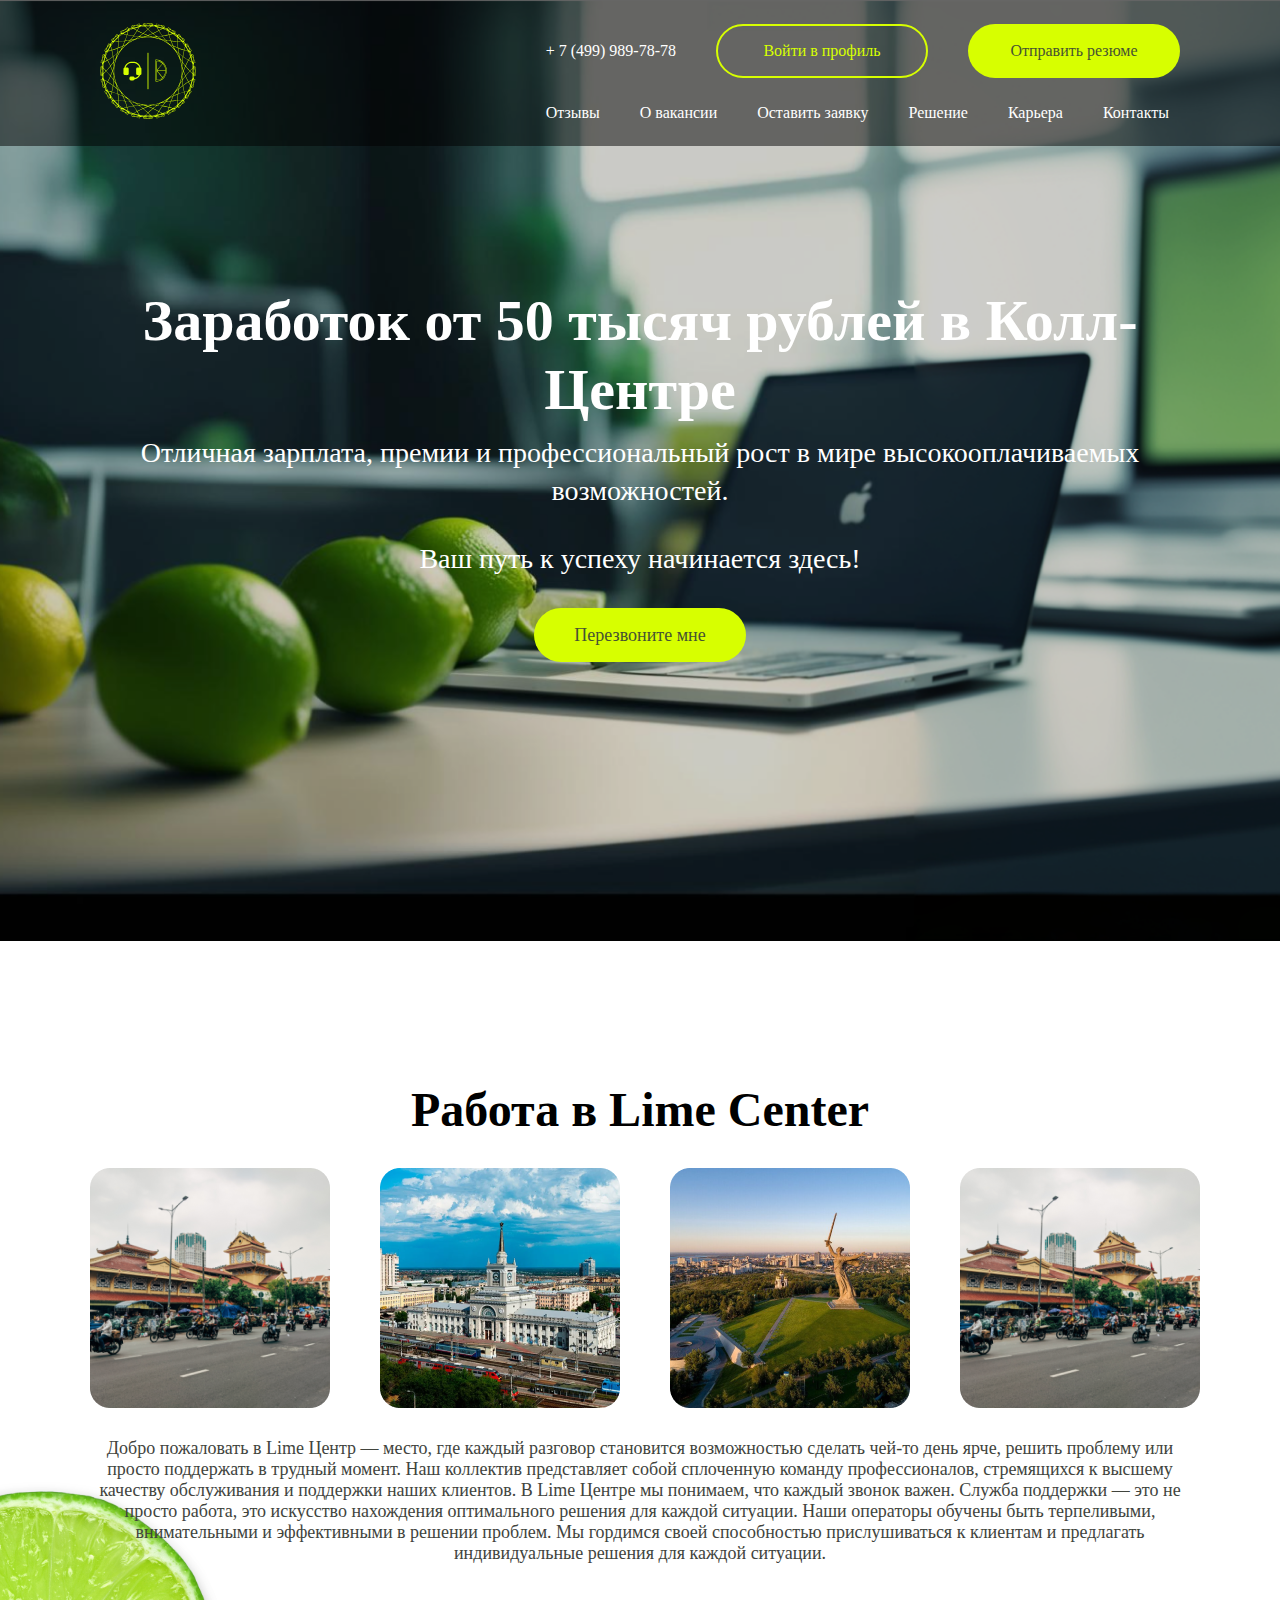
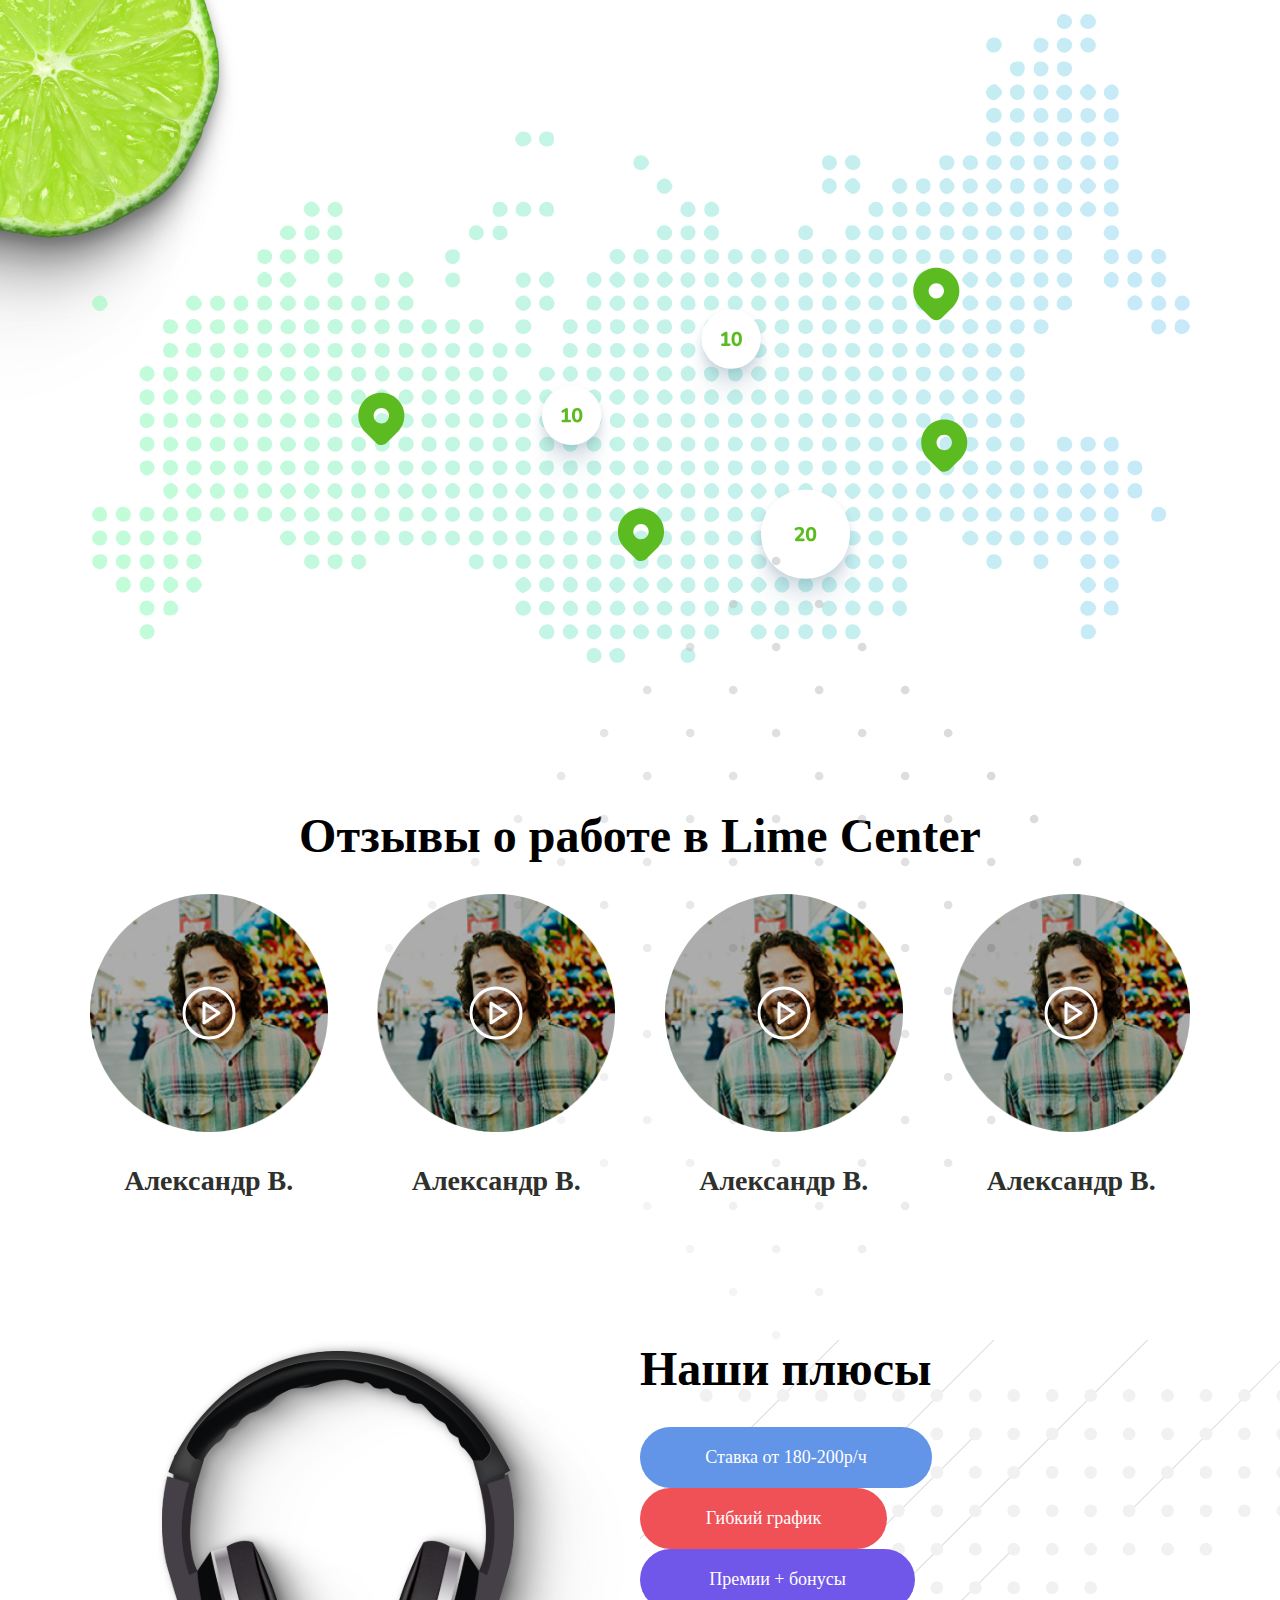
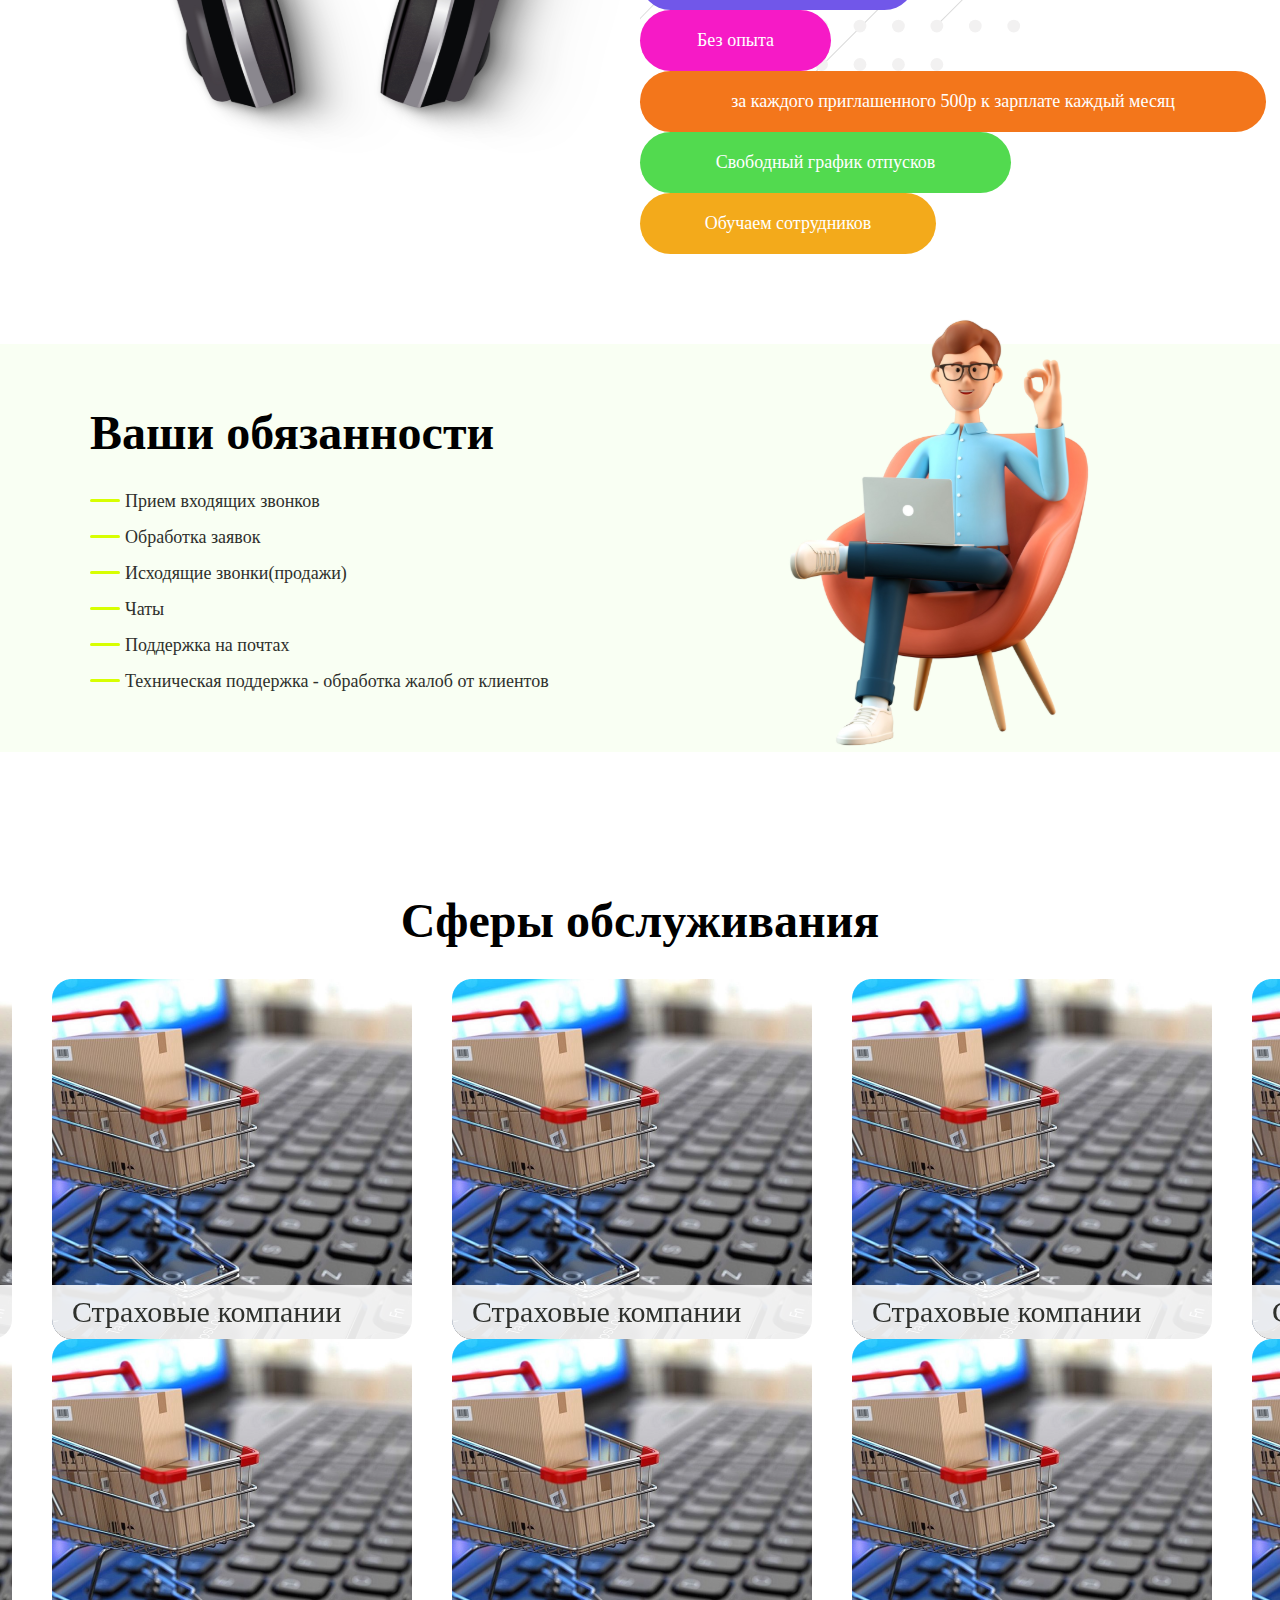
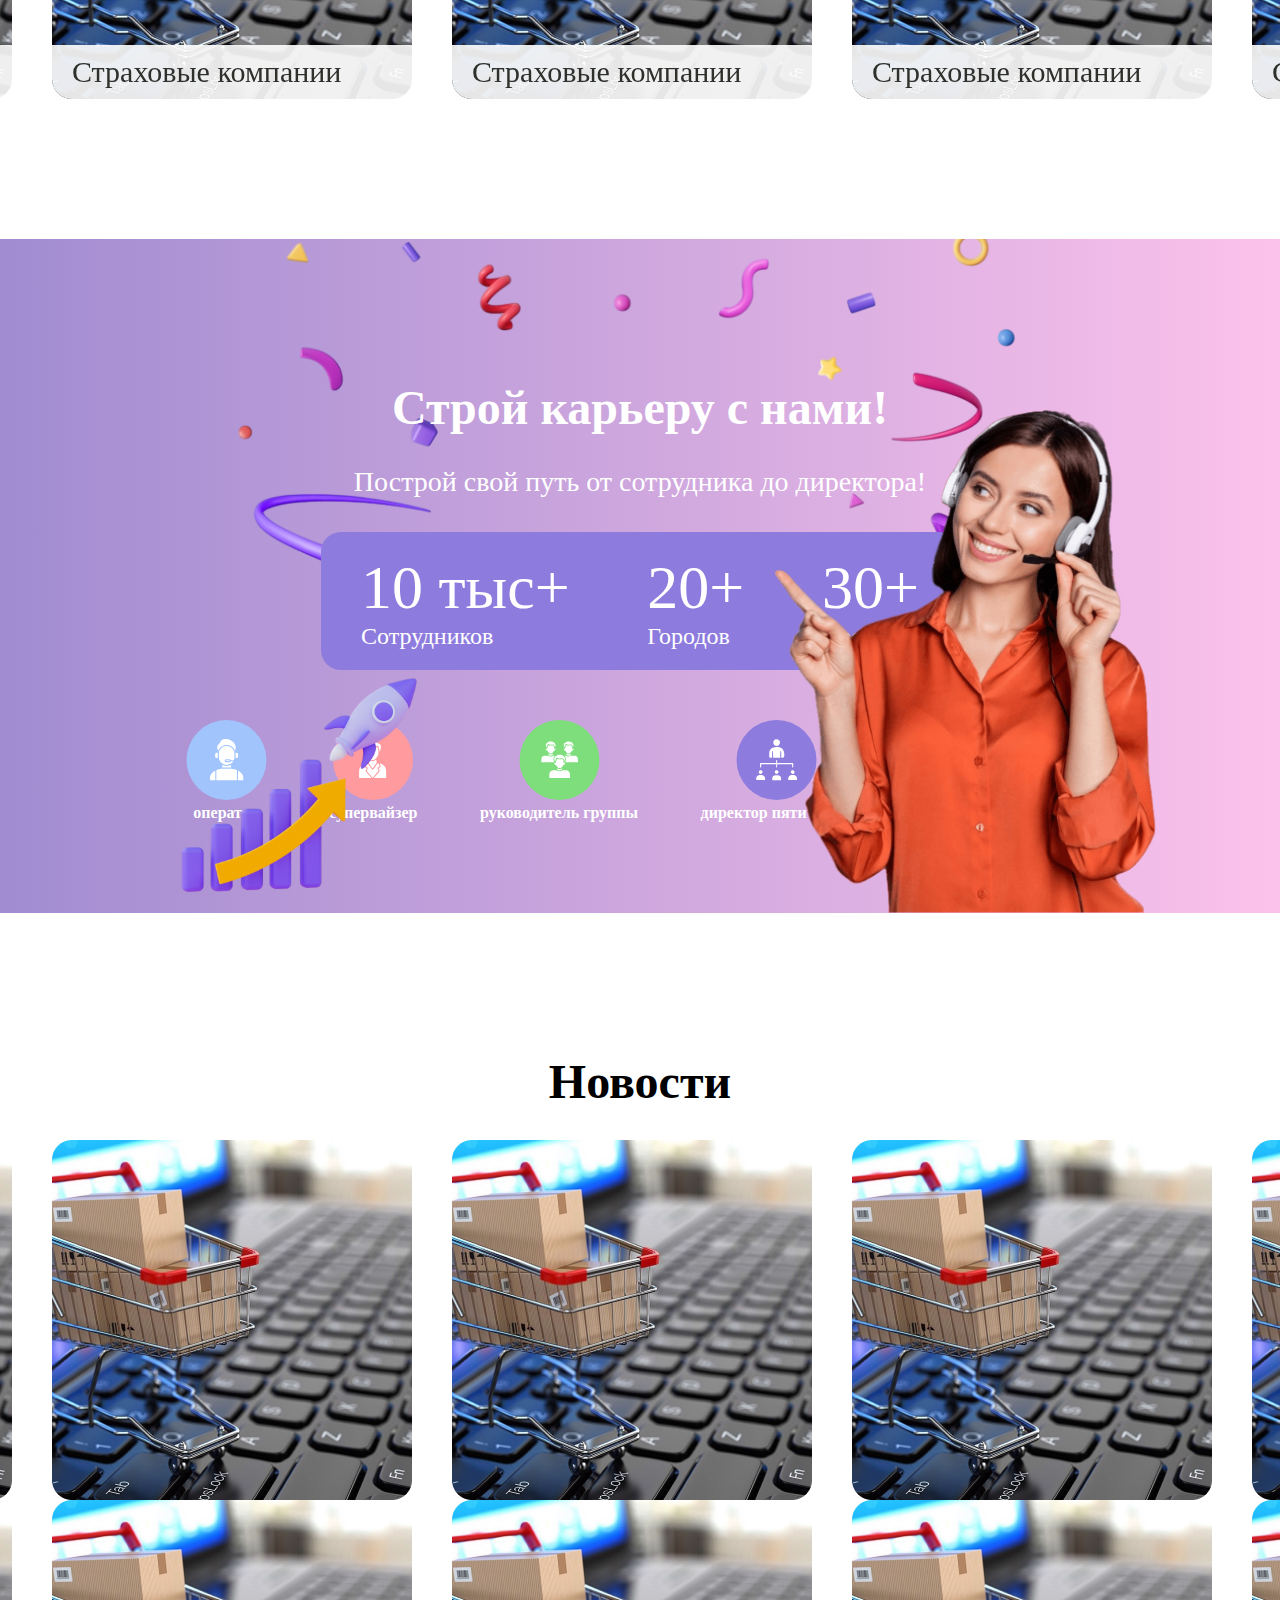
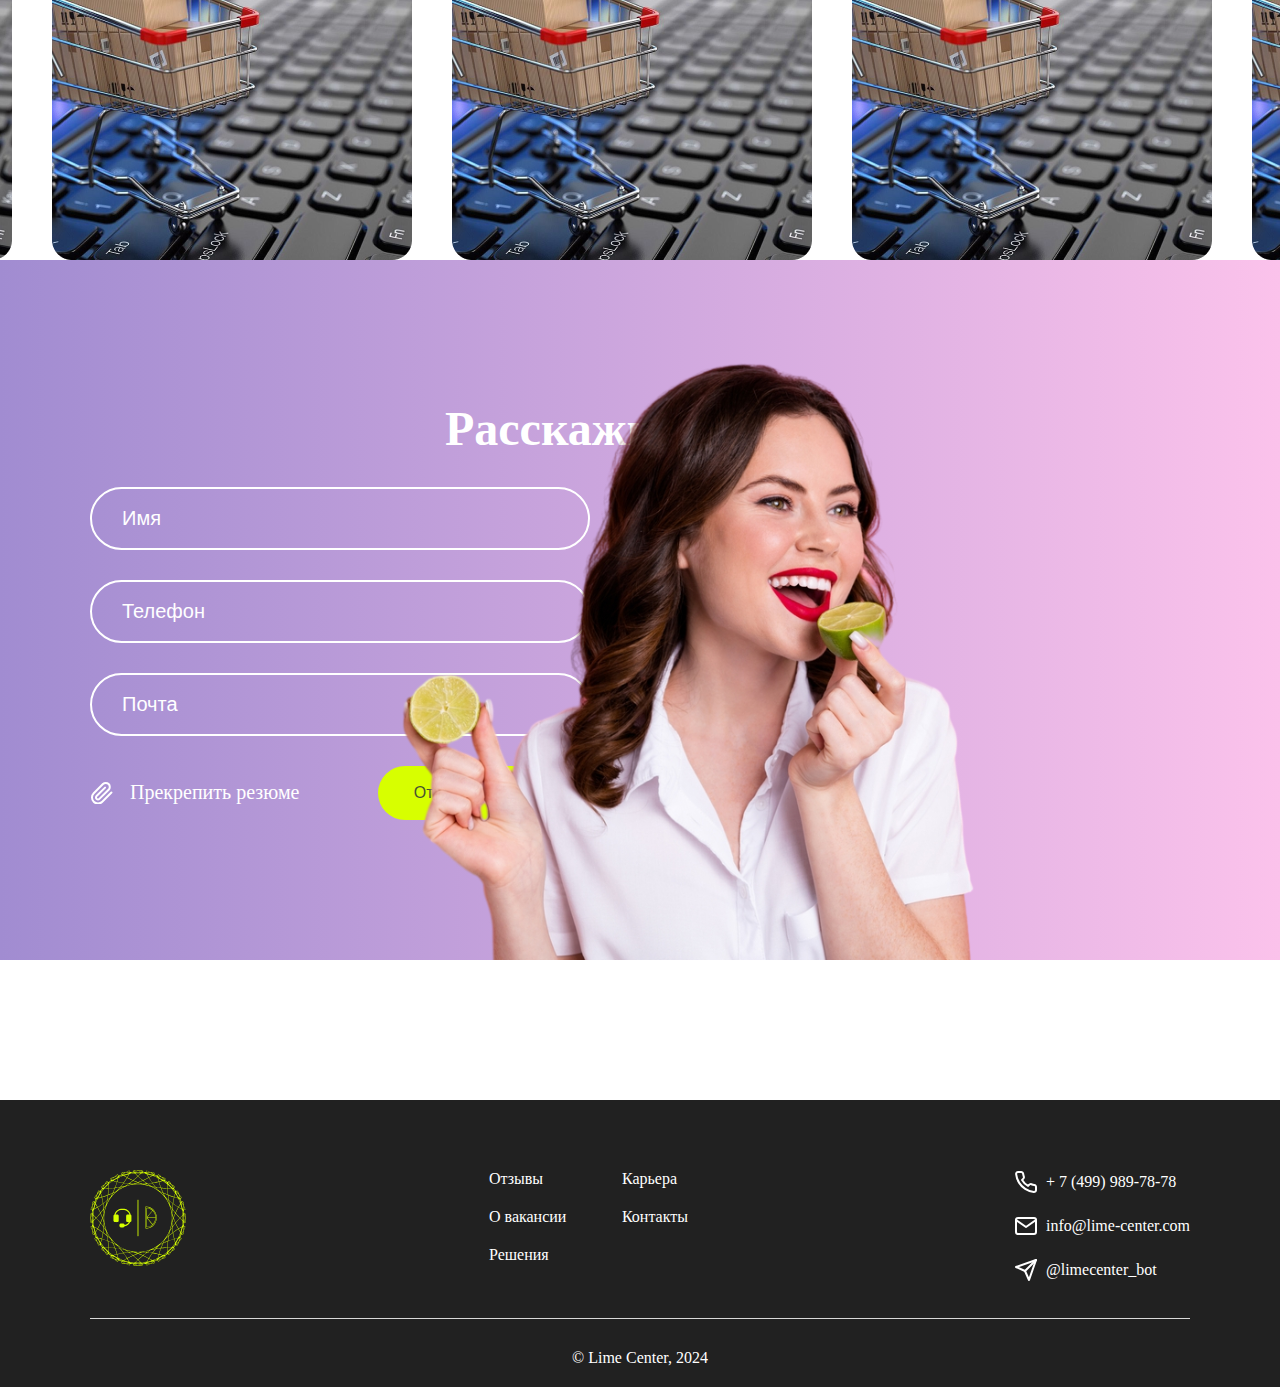
==== index.html @ 747d2b01 "add pages" ====
<!DOCTYPE html>
<html lang="en">
<head>
    <meta charset="UTF-8">
    <title>Title</title>
    <link rel="stylesheet" href="css/slick.css">
    <link rel="stylesheet" href="css/slick-theme.css">
    <link rel="stylesheet" href="css/main.css">
</head>
<body>
    <header>
        <nav class="header__menu df j-sp-btw a-center">
            <div class="header-left df a-center">
                <div class="logo">
                    <a href="#">
                        <img src="images/logo.svg">
                    </a>

                </div>

            </div>
            <div class="header-right df f-column">
                <div class="contact__block df a-center">
                    <p>+ 7 (499) 989-78-78</p>
                    <a  href="" class="btn btn-light">Войти в профиль </a>
                    <a  href="" class="btn"> Отправить резюме</a>
                </div>
                <ul class="menu df">
                    <li class="menu__item"><a class="menu__link menu__link--active" href="#">Отзывы</a></li>
                    <li class="menu__item"><a class="menu__link" href="#">О вакансии</a></li>
                    <li class="menu__item"><a class="menu__link" href="#">Оставить заявку</a></li>
                    <li class="menu__item"><a class="menu__link" href="#">Решение</a></li>
                    <li class="menu__item"><a class="menu__link" href="#">Карьера</a></li>
                    <li class="menu__item"><a class="menu__link" href="#">Контакты</a></li>
                </ul>

            </div>
        </nav>
        <div class="banner df">
            <h1>Заработок от 50 тысяч рублей в Колл-Центре</h1>
            <p>Отличная зарплата, премии и профессиональный рост в мире высокооплачиваемых возможностей.</p>
            <p> Ваш путь к успеху начинается здесь!</p>
            <a  href="" class="btn">Перезвоните мне</a>
        </div>
    </header>
    <section class="about">
        <h1  class="section-title">Работа в Lime Center</h1>
        <div class="about__img df a-center">
            <img src="images/about1.png" alt="">
            <img src="images/about2.png" alt="">
            <img src="images/about3.png" alt="">
            <img src="images/about1.png" alt="">
        </div>
        <div class="about__info">
            Добро пожаловать в Lime Центр — место, где каждый разговор становится возможностью сделать чей-то день ярче, решить проблему или просто поддержать в трудный момент. Наш коллектив представляет собой сплоченную команду профессионалов, стремящихся к высшему качеству обслуживания и поддержки наших клиентов.
            В Lime Центре мы понимаем, что каждый звонок важен. Служба поддержки — это не просто работа, это искусство нахождения оптимального решения для каждой ситуации. Наши операторы обучены быть терпеливыми, внимательными и эффективными в решении проблем. Мы гордимся своей способностью прислушиваться к клиентам и предлагать индивидуальные решения для каждой ситуации.
        </div>
        <div class="about__map">
            <img src="images/map.svg">
        </div>
    </section>
    <section class="review">
        <h1 class="section-title">Отзывы о работе в Lime Center</h1>
        <div class="review__list df">
            <div class="review__item df j-sp-btw f-column a-center">

                    <img src="images/user.png" alt="">
                <a href=""></a>

                <h4>Александр В.</h4>
            </div>
            <div class="review__item df j-sp-btw f-column a-center">

                    <img src="images/user.png" alt="">
                <a href="">  </a>
                <h4>Александр В.</h4>
            </div>
            <div class="review__item df j-sp-btw f-column a-center">

                    <img src="images/user.png" alt="">
                <a href="">  </a>
                <h4>Александр В.</h4>
            </div>
            <div class="review__item df j-sp-btw f-column a-center">

                    <img src="images/user.png" alt="">
                <a href=""> </a>
                <h4>Александр В.</h4>
            </div>
        </div>
    </section>
    <section class="features df">
        <div class="features__left"></div>
        <div class="features__right">
            <h1 class="section-title">Наши плюсы</h1>
            <ul>
                <li>Ставка от 180-200р/ч</li>
                <li>Гибкий график</li>
                <li>Премии + бонусы</li>
                <li>Без опыта</li>
                <li>за каждого приглашенного 500р к зарплате каждый месяц</li>
                <li>Свободный график отпусков
                </li>
                <li>Обучаем сотрудников</li>
            </ul>
        </div>
    </section>
    <section class="responsibilities df">
        <div class="responsibilities__left">
            <h1 class="section-title">Ваши обязанности</h1>
            <ul>
                <li>Прием входящих звонков</li>
                <li>Обработка заявок</li>
                <li>Исходящие звонки(продажи)</li>
                <li>Чаты</li>
                <li>Поддержка на почтах</li>
                <li>Техническая поддержка - обработка жалоб от клиентов</li>
            </ul>
            <div class="responsibilities__right"></div>
        </div>


    </section>
    <section class="service">
        <h1 class="section-title">Сферы обслуживания</h1>
        <div class="service__list df">
            <div class="service__item">
                <img src="images/service.png" alt="">
                <p>Страховые компании</p>
            </div>
            <div class="service__item">
                <img src="images/service.png" alt="">
                <p>Страховые компании</p>
            </div>
            <div class="service__item">
                <img src="images/service.png" alt="">
                <p>Страховые компании</p>
            </div>
            <div class="service__item">
                <img src="images/service.png" alt="">
                <p>Страховые компании</p>
            </div>
            <div class="service__item">
                <img src="images/service.png" alt="">
                <p>Страховые компании</p>
            </div>
            <div class="service__item">
                <img src="images/service.png" alt="">
                <p>Страховые компании</p>
            </div>
            <div class="service__item">
                <img src="images/service.png" alt="">
                <p>Страховые компании</p>
            </div>
            <div class="service__item">
                <img src="images/service.png" alt="">
                <p>Страховые компании</p>
            </div>
            <div class="service__item">
                <img src="images/service.png" alt="">
                <p>Страховые компании</p>
            </div>
            <div class="service__item">
                <img src="images/service.png" alt="">
                <p>Страховые компании</p>
            </div>
        </div>


    </section>
    <section class="counter">
        <h1 class="section-title pr">
            Строй карьеру с нами!
        </h1>
        <p>Построй свой путь от сотрудника до директора!</p>
        <div class="counter-block pr">
            <div class="counter__item">
                <span>10 тыс+</span>
                Cотрудников
            </div>
            <div class="counter__item">
                <span>20+</span>
                Городов
            </div>
            <div class="counter__item">
                <span>30+</span>
                Проектов
            </div>
        </div>
            <div class="step__list">
                <div class="step">
                    <img src="images/1.svg" alt="">
                    <h4>оператор</h4>
                </div>
                <div class="step">
                    <img src="images/2.svg" alt="">
                    <h4>супервайзер</h4>
                </div>
                <div class="step">
                    <img src="images/3.svg" alt="">
                    <h4>руководитель группы</h4>
                </div>
                <div class="step">
                    <img src="images/4.svg" alt="">
                    <h4>директор пяти групп</h4>
                </div>
                <div class="step">
                    <img src="images/5.svg" alt="">
                    <h4>операционный директор</h4>
                </div>
            </div>
    </section>
    <section class="news">
        <h1 class="section-title">Новости</h1>
        <div class="news__list df">
            <div class="news__item">
                <img src="images/service.png" alt="">
                <h4>Случай в одном колл центре поразил всех</h4>
                <p>Колл-центр расширил штат операторов и предлагает вакансии с гибким графиком и зарплатой от 50 тыс. рублей. Опыт работы в сфере продаж или колл-центре приветствуется.</p>
                <span>12.12.2024</span>
            </div>
            <div class="news__item">
                <img src="images/service.png" alt="">
                <h4>Случай в одном колл центре поразил всех</h4>
                <p>Колл-центр расширил штат операторов и предлагает вакансии с гибким графиком и зарплатой от 50 тыс. рублей. Опыт работы в сфере продаж или колл-центре приветствуется.</p>
                <span>12.12.2024</span>
            </div>
            <div class="news__item">
                <img src="images/service.png" alt="">
                <h4>Случай в одном колл центре поразил всех</h4>
                <p>Колл-центр расширил штат операторов и предлагает вакансии с гибким графиком и зарплатой от 50 тыс. рублей. Опыт работы в сфере продаж или колл-центре приветствуется.</p>
                <span>12.12.2024</span>
            </div>
            <div class="news__item">
                <img src="images/service.png" alt="">
                <h4>Случай в одном колл центре поразил всех</h4>
                <p>Колл-центр расширил штат операторов и предлагает вакансии с гибким графиком и зарплатой от 50 тыс. рублей. Опыт работы в сфере продаж или колл-центре приветствуется.</p>
                <span>12.12.2024</span>
            </div>
            <div class="news__item">
                <img src="images/service.png" alt="">
                <h4>Случай в одном колл центре поразил всех</h4>
                <p>Колл-центр расширил штат операторов и предлагает вакансии с гибким графиком и зарплатой от 50 тыс. рублей. Опыт работы в сфере продаж или колл-центре приветствуется.</p>
                <span>12.12.2024</span>
            </div>
            <div class="news__item">
                <img src="images/service.png" alt="">
                <h4>Случай в одном колл центре поразил всех</h4>
                <p>Колл-центр расширил штат операторов и предлагает вакансии с гибким графиком и зарплатой от 50 тыс. рублей. Опыт работы в сфере продаж или колл-центре приветствуется.</p>
                <span>12.12.2024</span>
            </div>
            <div class="news__item">
                <img src="images/service.png" alt="">
                <h4>Случай в одном колл центре поразил всех</h4>
                <p>Колл-центр расширил штат операторов и предлагает вакансии с гибким графиком и зарплатой от 50 тыс. рублей. Опыт работы в сфере продаж или колл-центре приветствуется.</p>
                <span>12.12.2024</span>
            </div>
            <div class="news__item">
                <img src="images/service.png" alt="">
                <h4>Случай в одном колл центре поразил всех</h4>
                <p>Колл-центр расширил штат операторов и предлагает вакансии с гибким графиком и зарплатой от 50 тыс. рублей. Опыт работы в сфере продаж или колл-центре приветствуется.</p>
                <span>12.12.2024</span>
            </div>
            <div class="news__item">
                <img src="images/service.png" alt="">
                <h4>Случай в одном колл центре поразил всех</h4>
                <p>Колл-центр расширил штат операторов и предлагает вакансии с гибким графиком и зарплатой от 50 тыс. рублей. Опыт работы в сфере продаж или колл-центре приветствуется.</p>
                <span>12.12.2024</span>
            </div>
        </div>


    </section>
    <section class="contact">
        <h1 class="section-title">Расскажите о себе</h1>
        <div class="contact__form">
            <form action="">
                <div class="form__row">
                    <input type="text" placeholder="Имя">
                </div>
                <div class="form__row">
                    <input type="tel" placeholder="Телефон">
                </div>
                <div class="form__row">
                    <input type="email" placeholder="Почта">
                </div>
                <div class="form__row df j-sp-btw a-center">

                    <label for=""><input type="file" class="dn"> Прекрепить резюме </label>
                    <button type="submit" class="btn">Отправить резюме</button>
                </div>

            </form>
        </div>
    </section>
    <footer>
        <div class="footer__content df j-sp-btw">
            <div class="logo">
                <img src="images/logo.svg" alt="">
            </div>
            <div class="footer__menu">
                <ul>
                    <li><a href="" class="menu__link">Отзывы</a></li>
                    <li><a href="" class="menu__link">Карьера</a></li>
                    <li><a href="" class="menu__link">О вакансии</a></li>
                    <li><a href="" class="menu__link">Контакты</a></li>
                    <li><a href="" class="menu__link">Решения</a></li>
                </ul>
            </div>
            <div class="contacts">
                <div><img src="images/phone.svg" alt=""> + 7 (499) 989-78-78</div>
                <div><img src="images/email.svg" alt=""> info@lime-center.com</div>
                <div><img src="images/tg.svg" alt="">@limecenter_bot</div>
            </div>
        </div>
        <div class="copyright df a-center">
            © Lime Center, 2024
        </div>
    </footer>

<script src="js/jquery-3.7.1.min.js"></script>
<script src="js/slick.min.js"></script>
    <script src="js/main.js"></script>
</body>
</html>
---- css/main.css ----
@font-face {
    font-family: "Nunito-Black";
    src:
            url("../fonts/Nunito-Black.ttf") format("ttf");
}
body{
    margin: 0;
    padding: 0;
}
img{
    max-width: 100%;
}
p, ul, h1,h2,h3,h4{
    margin: 0;
    padding: 0;
}
a{
    text-decoration: none;
}
ul{
    padding: 0;
    margin: 0;
}
li{
    list-style: none;
}

.df{
    display: flex;
}
.dn{
    display: none;
}
.j-sp-btw{
    justify-content: space-between;
}
.a-center{
    align-items: center;
}
.tc{
    text-align: center;
}
.pa{
    position: absolute;
}
.pr{
    position: relative;
}
.f-column{
    flex-direction: column;
}

.btn{
    min-width: 212px;
    height: 54px;
    padding: 16px 30px;
    border-radius: 47px;
    display: flex;
    align-items: center;
    justify-content: center;
    background: #D7FF00;
    color: #465232;
    font-size: 16px;
    box-sizing: border-box;
    text-decoration: none;
    border: none;
}
.btn-light{
    border: 2px solid #D7FF00;
    background: transparent ;
    color: #D7FF00;
}
header{
    background: url('../images/header.png');
    background-size:cover  ;
}
nav{
    padding: 23px 100px;
    background: rgba(0, 0, 0, 0.5);
}
.contact__block{
    gap: 40px;
    justify-content: flex-end;
}
.contact__block p{
    color: #fff;
}
.menu{
    gap: 40px;
}

.menu__link{
    color: #fff;
    font-size: 16px;
}

.header-right{
    gap: 26px;
}
.banner{
    padding-top: 140px;
    padding-bottom: 279px;
    color: #fff;
    justify-content: center;
    flex-direction: column;
    align-items: center;
    max-width: 1064px;
    margin: 0 auto;
    text-align: center;
}
.banner h1{
    font-size: 58px;
    line-height: 69px;
    margin-bottom: 10px;
    font-family: "Nunito-Black";
}
.banner p{
    font-size: 28px;
    line-height: 38px;
    margin-bottom: 30px;
}
.banner .btn{
    font-size: 18px;
}
.about{
    padding-top: 140px;
    background: url('../images/lime.svg') no-repeat;
    background-position: 0 70%;
}
.section-title{
    text-align: center;
    font-size: 48px;
    line-height: 57px;
    margin-bottom: 30px;
}
.about__img{
    max-width: 1100px;
    margin: 0 auto;
    gap: 50px;
}

.about__info{
    max-width: 1100px;
    margin: 30px auto 50px;
    font-size: 18px;
    color: #41443D;
    line-height: 21px;
    text-align: center;

}

.about__map{
    max-width: 1100px;
    margin: 0 auto;
}

.review{
    padding-top: 140px;
    padding-bottom: 140px;
    position: relative;

}
.review:before{
    content: '';
    position: absolute;
    background: url('../images/review.svg') no-repeat;
    background-position: center top;
    width: 784px;
    height: 784px;
    bottom: 0;
    margin: 0 auto;
    left: 30%;

}
.review__list{
    max-width: 1100px;
    margin: 0 auto;
    gap: 50px;
}
.review__item h4{
    font-size: 28px;
    line-height: 38px;
    color: #2E302C;
    margin-top: 30px;
}
.review__item a{
    background: rgba(0, 0, 0, 0.3);
    position: absolute;
    width: 238px;
    height: 238px;
    border-radius: 100%;
    display: flex;
    align-items: center;
    justify-content: center;
}
.review__item a:before{
    content: '';
    position: absolute;
    display: flex;
    background: url('../images/play.svg');
    width: 60px;
    height: 60px;
}

.features{
    padding-bottom: 90px;
}
.features .section-title{
    text-align: left;
}

.features__left{
    width: 50%;
    background: url('../images/features__left.svg') no-repeat;
    background-position: right top;
}
.features__right{
    width: 50%;
    background: url('../images/features.svg') no-repeat;
    background-position: left top;
}
.features__right ul{
    display: flex;
    flex-direction: column;
}
.features__right li{
    padding: 20px 50px;
    font-size: 18px;
    color: #fff;
    border-radius: 60px;
    box-sizing: border-box;
    text-align: center;
}
.features__right li:first-child{
    background: #6294E7;
    width: 292px;

}
.features__right li:nth-child(2){
    width: 247px;
    background: #f05157;
}
.features__right li:nth-child(3){
    width: 275px;
    background: #7157E9;
}
.features__right li:nth-child(4){
    width: 191px;
    background: #F61AC6;
}
.features__right li:nth-child(5){
    width: 626px;
    background: #F3761B;
}
.features__right li:nth-child(6){
    width: 371px;
    background:#52DA4F;
}
.features__right li:nth-child(7){
    width: 296px;
    background:#F3AA1B;
}
.responsibilities__left{
    width: 1100px;
    margin: 0 auto;
    box-sizing: border-box;
    padding: 60px 0;
    position: relative;
}
.responsibilities__right{
    width: 453px;
    height: 457px;
    background: url('../images/resposibilites__right.svg') no-repeat;
    position: absolute;
    right: 0;
    bottom: 0;
}
.responsibilities{
    background: #F9FFF3;
    position: relative;
}
.responsibilities .section-title{
    text-align: left;
}
.responsibilities ul{
    display: flex;
    flex-direction: column;
    gap: 15px;
}
.responsibilities ul li{
    font-size: 18px;
    color: #2E302C;
    position: relative;
    padding-left: 35px;
}
.responsibilities ul li:before{
    content: '';
    width: 30px;
    height: 3px;
    background: #D7FF00;
    border-radius: 20px;
    position: absolute;
    left: 0;
    top: 8px;
}
.service{
    padding: 140px 0;
}

.service p{
    font-size: 30px;
    color: #2E302C;
    position: absolute;
    bottom: 0;
    padding: 10px 20px;
    width: 100%;
    border-bottom-left-radius: 20px;
    border-bottom-right-radius: 20px;
    background: rgba(255, 255, 255, 0.9);
    left: 0;
}
.service__list{
    gap: 40px;

}
.slick-list{
    padding: 0 20% 0 0 !important;
}

.service__item{
    width: 360px!important;
    height: 360px;
    margin-left: 20px;
    margin-right: 20px;
    position: relative;
}

.news{
    padding-top: 140px;
}

.news__item{
    width: 360px!important;
    height: 360px;
    margin-left: 20px;
    margin-right: 20px;
    position: relative;
}

.news__item h4{
    font-size: 20px;
    color: #2E302C;
    margin-top: 20px;
}
.news__item p{
    font-size: 16px;
    color: #2E302C;
    margin-top: 6px;
    margin-bottom: 6px;
}
.news__item span{
    font-size: 16px;
    color: #8F8F8F;

}
footer{
    background: #212121;
    padding-top: 70px;
}

.footer__content{
    width: 1100px;
    margin: 0 auto;
    padding-bottom: 36px;
    box-sizing: border-box;
    border-bottom: 1px solid #D9D9D9;
}

.footer__menu ul{
    width: 222px;
    flex-direction: row;
    flex-wrap: wrap;
    gap: 20px 45px;
    display: flex;
}
.footer__menu ul li{
    font-size: 16px;
    width: 88px;
}

.contacts{
    display: flex;
    flex-direction: column;
    gap: 20px;
    color: #fff;
    font-size: 16px;
}
.contacts div{
    display: flex;
    align-items: center;
    gap: 8px;
}
.copyright{
    color: #fff;
    justify-content: center;
    font-size: 16px;
    padding: 30px 0 20px;
}

.contact{
    padding: 140px 0;
    background: linear-gradient(90deg, #A18CD1 0%, #FBC2EB 100%);
    margin-bottom: 140px;
    position: relative;
}
.contact .section-title{
    color: #fff;
}
.contact__form{
    max-width: 1100px;
    margin: 0 auto;

}
.contact__form:before{
    content: '';
    background: url('../images/contact.svg') no-repeat;
    background-position: right bottom;
    position: absolute;
    width: 650px;
    height: 615px;
    bottom: 0;
    right: 279px;
}

.form__row {
    width: 500px;
}
.form__row label{
    color: #fff;
    font-size: 20px;
    background: url('../images/file.svg') no-repeat;
    padding-left: 40px;
}
input{
    width: 100%;
    color: #fff;
    border: 2px solid #fff;
    padding: 18px 30px;
    border-radius: 120px;
    margin-bottom: 30px;
    background: transparent;
    box-sizing: border-box;
    font-size: 20px;
}
::placeholder {
    color: #fff;
    opacity: 1; /* Firefox */
}

::-ms-input-placeholder { /* Edge 12 -18 */
    color: #fff;

}

.counter{
    background: linear-gradient(90deg, #A18CD1 0%, #FBC2EB 100%);
    padding: 140px 0 91px;
    color: #fff;
    position: relative;
}

.counter:before{
    content: '';
    background: url('../images/title.svg');
    background-position: top center;
    width: 968px;
    height: 377px;
    position: absolute;
    top: 0;
    transform: translate(-50%);
    left: 50%;

}
.counter:after{
    content: '';
    background: url('../images/call.svg');

    width: 453px;
    height: 540px;
    position: absolute;
    bottom: 0;

    right: 93px;

}
.counter p{
    text-align: center;
    font-size: 28px;
    margin-bottom: 34px;
}

.counter-block{
    background: #8D7BDE;
    width: 638px;
    border-radius: 20px;
    display: flex;
    gap: 50px;
    padding: 20px 40px;
    box-sizing: border-box;
    margin: 0 auto;
    justify-content: space-between;
    margin-bottom: 50px;
}

.counter__item{
    display: flex;
    flex-direction: column;
    font-size: 24px;
}
.counter__item span{
    font-size: 62px;
}

.step__list{
    width: 909px;
    margin: 0 auto;
    display: flex;
    justify-content: space-between;
    text-align: center;
}
.step__list:before{
    content: '';
    background:url("../images/up.svg");
    width: 330px;
    height: 264px;
    position: absolute;
    bottom: 0;
    left: 125px;
}
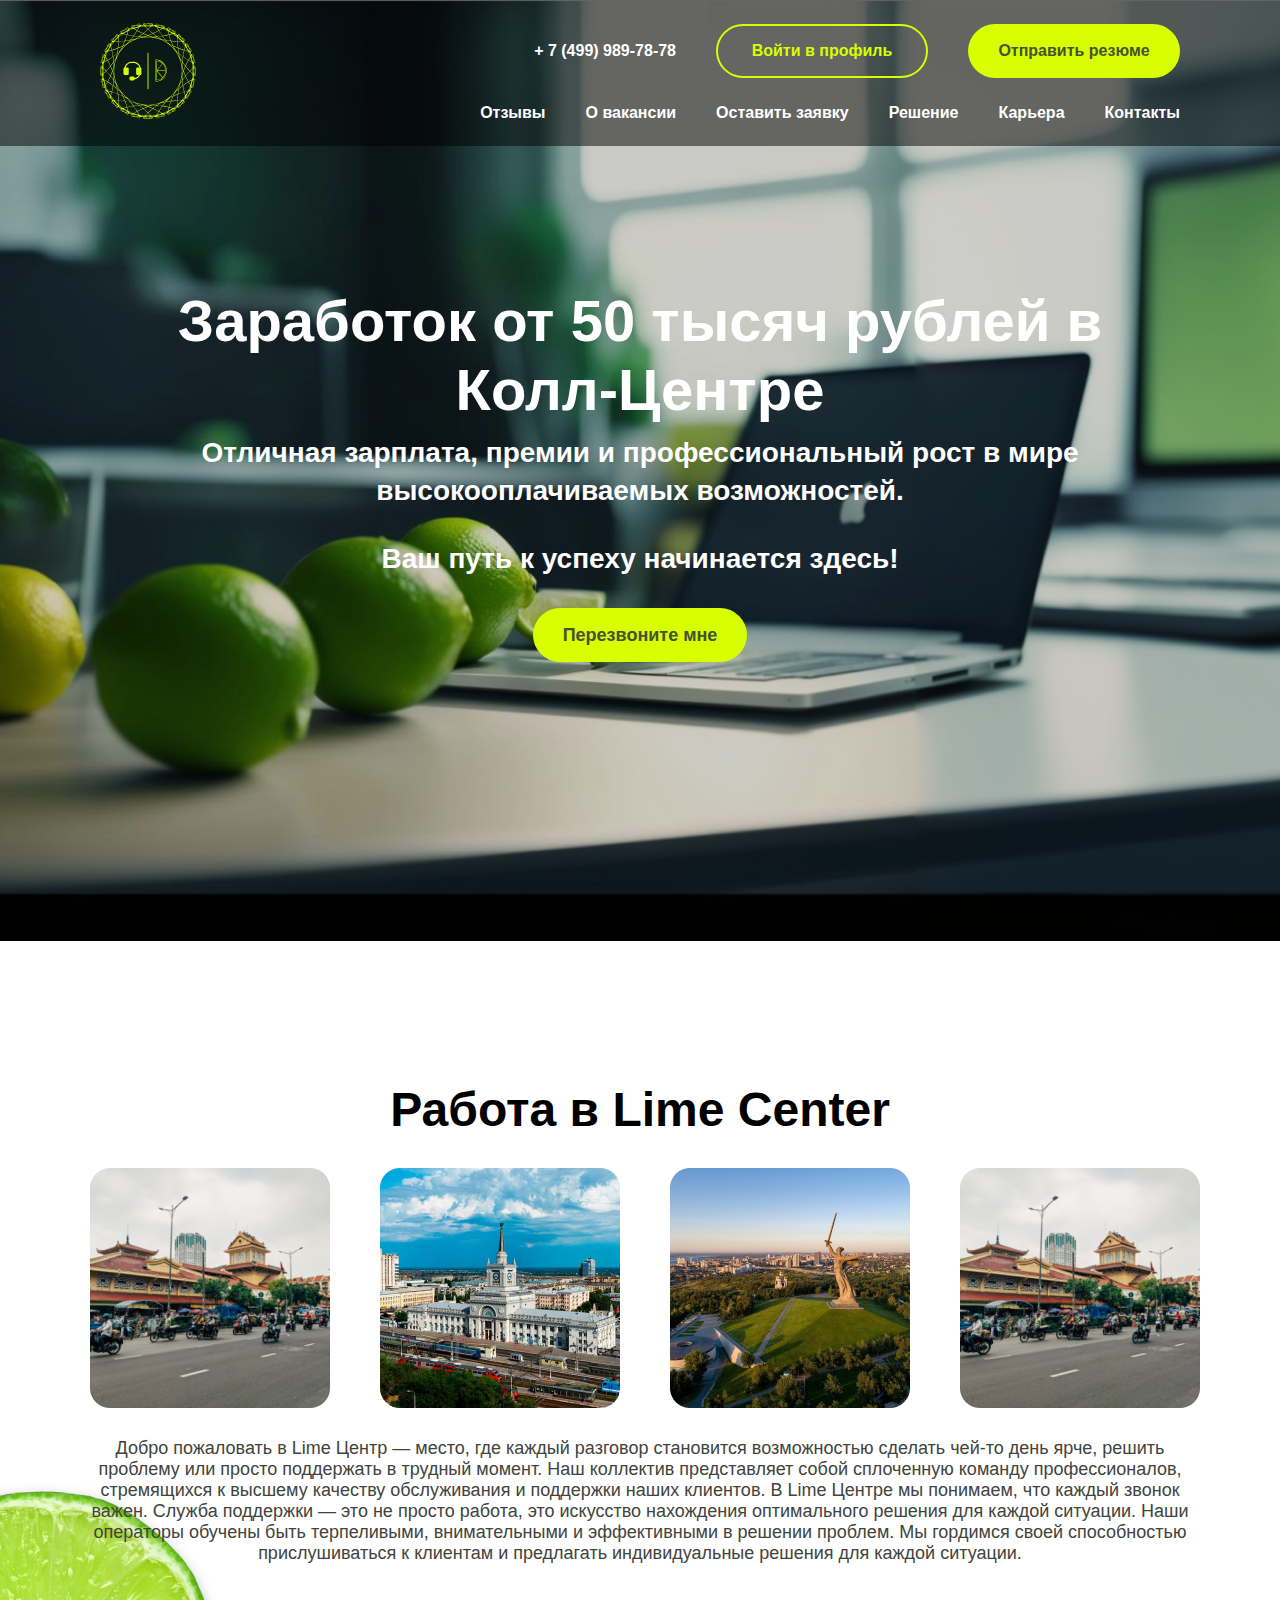
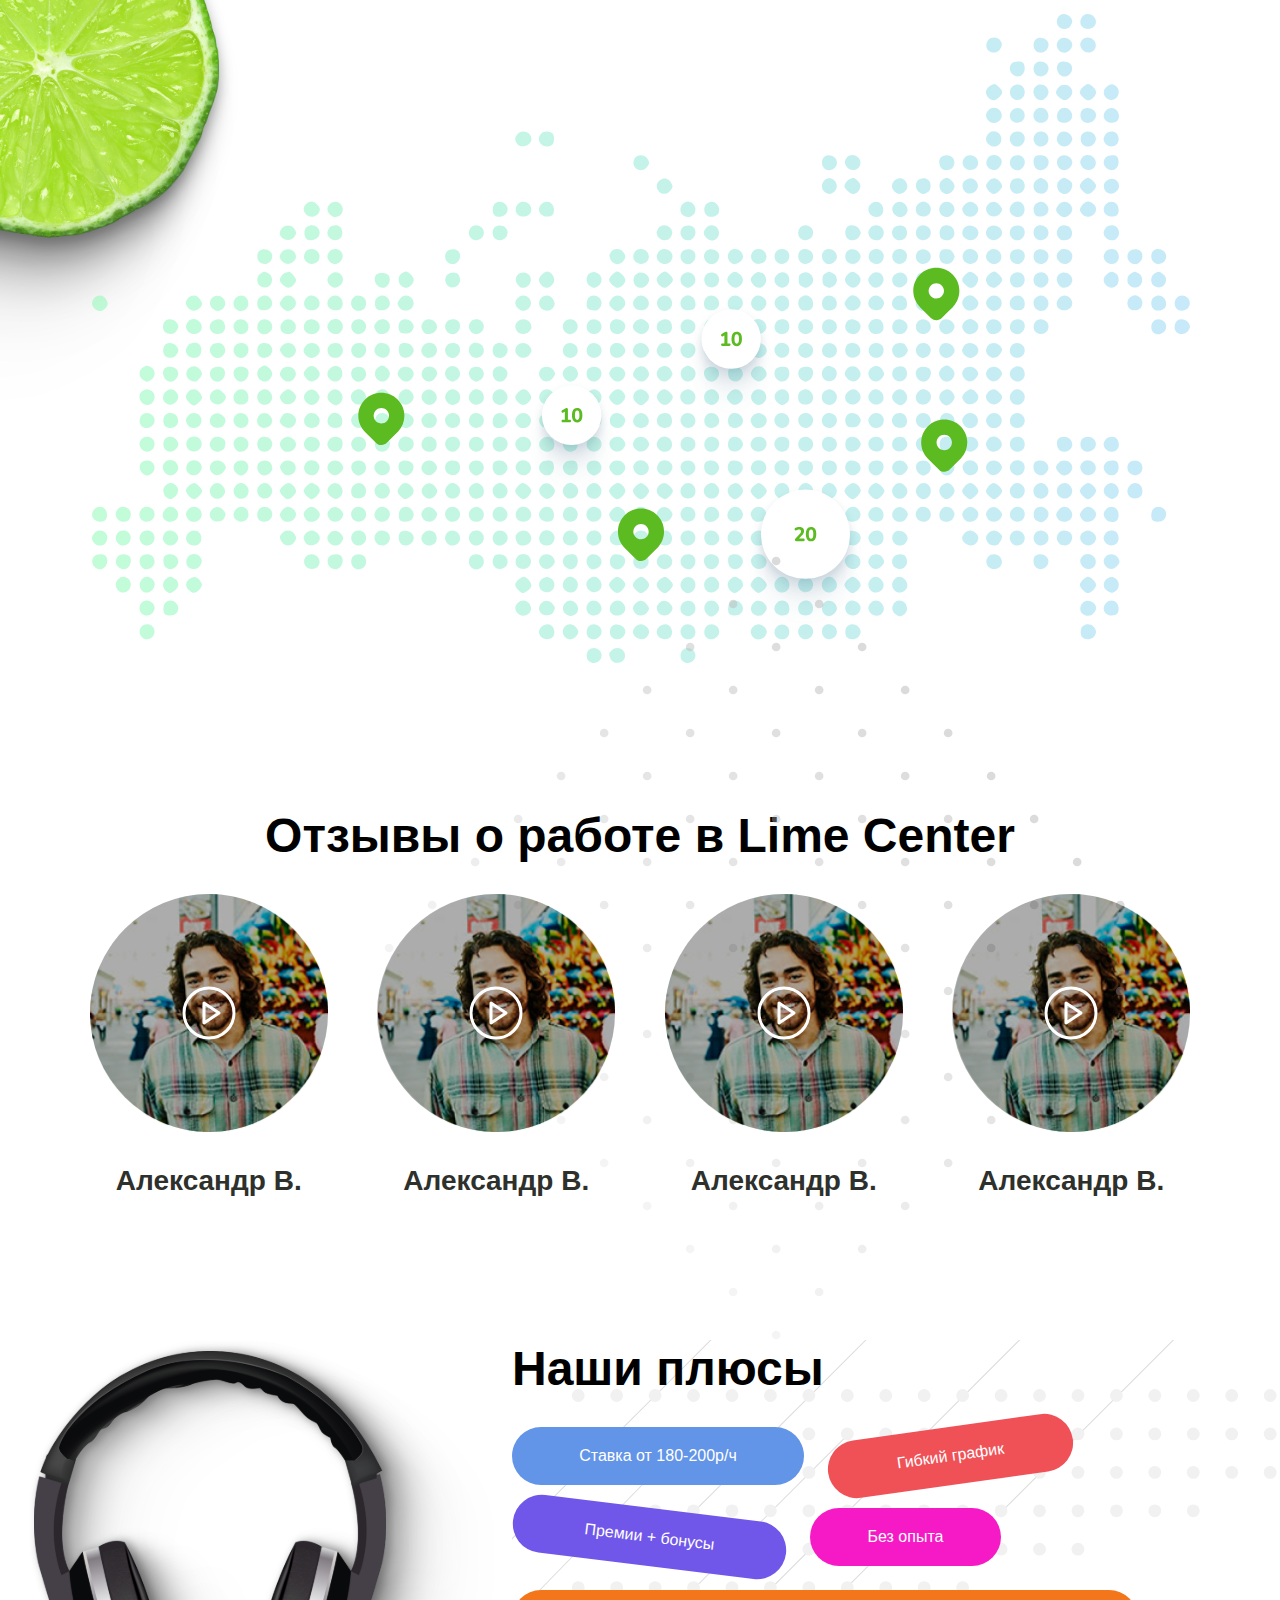
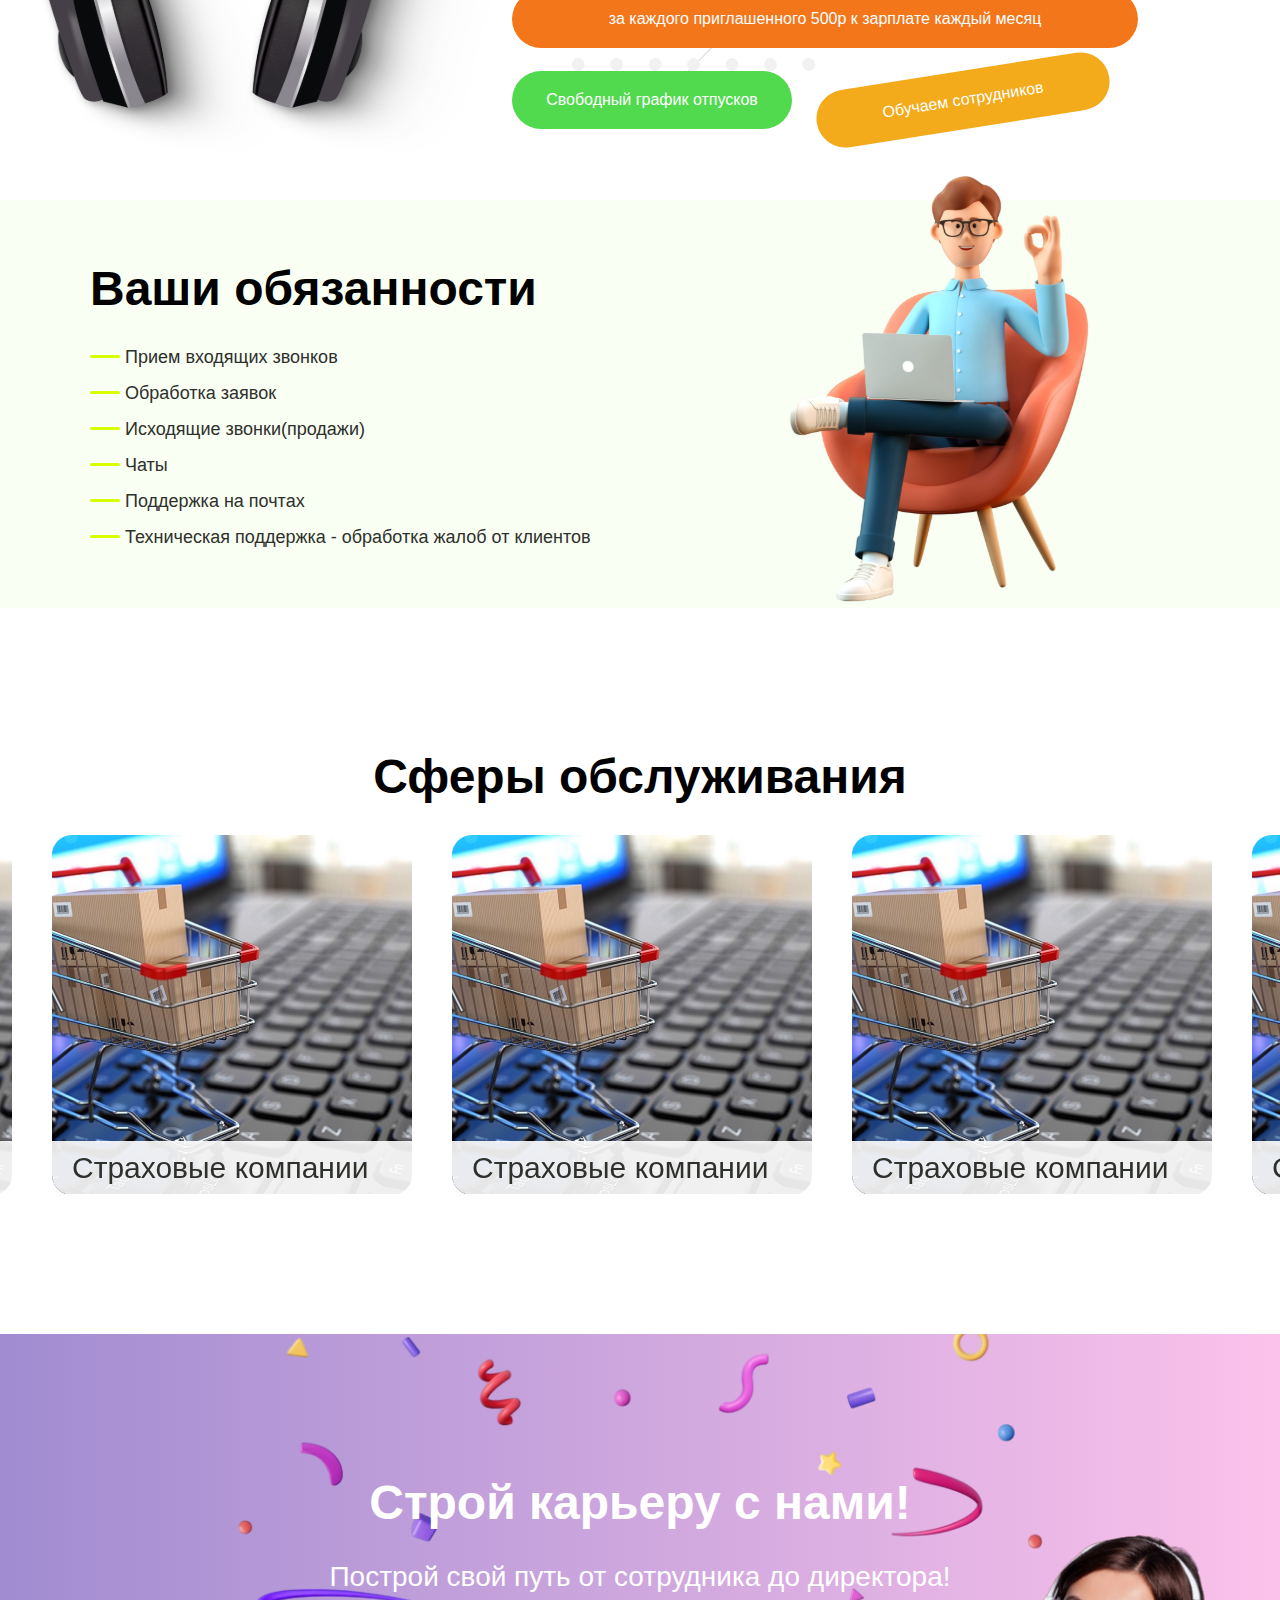
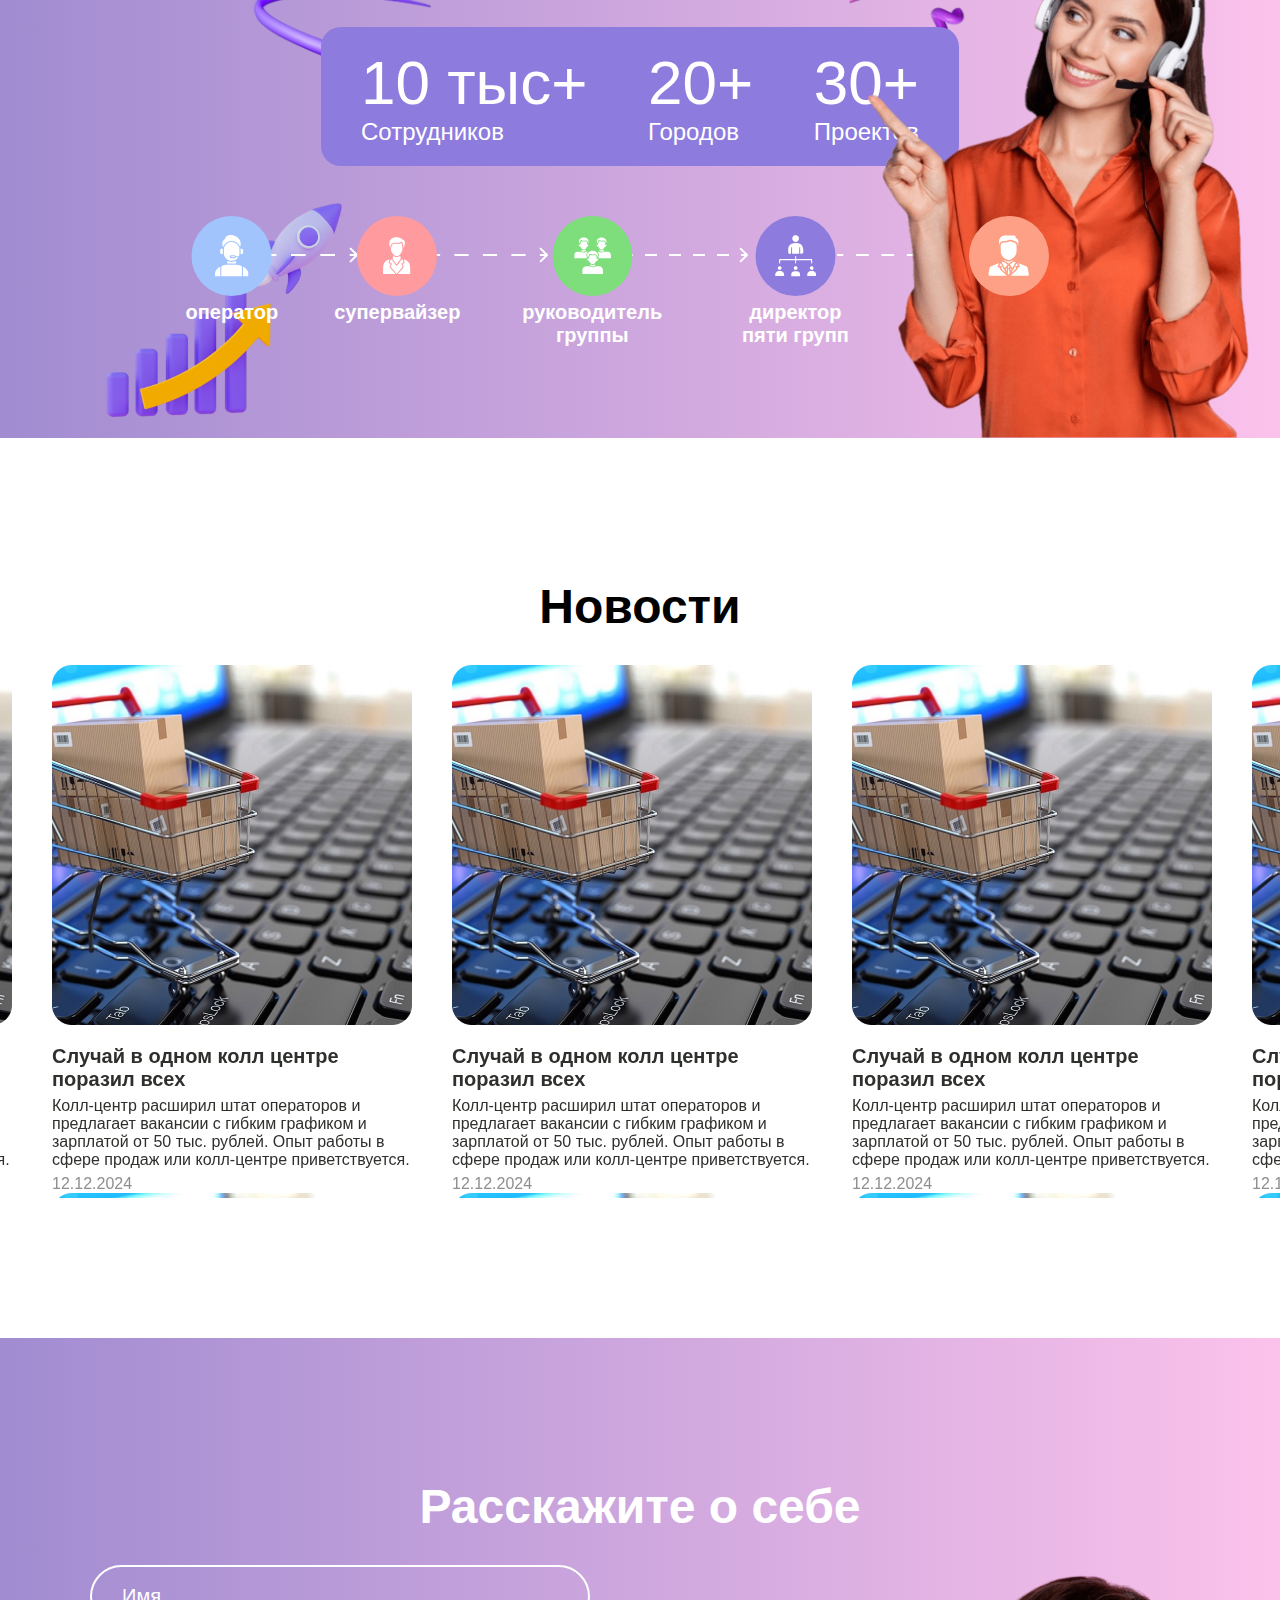
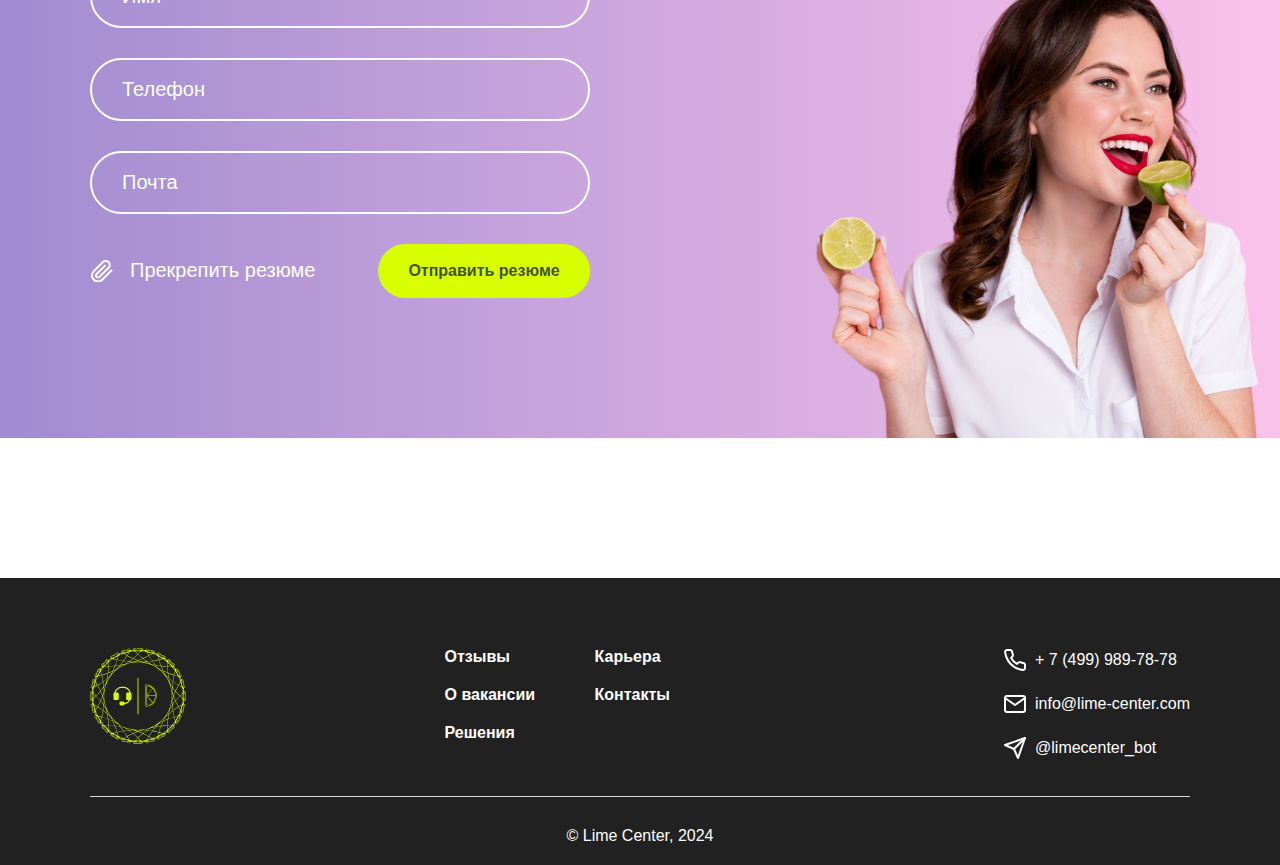
==== commit b1f6c654: "add responsive style" ====
--- a/index.html
+++ b/index.html
@@ -2,6 +2,8 @@
 <html lang="en">
 <head>
     <meta charset="UTF-8">
+    <meta name="viewport" content="width=device-width, initial-scale=1" />
+
     <title>Title</title>
     <link rel="stylesheet" href="css/slick.css">
     <link rel="stylesheet" href="css/slick-theme.css">
@@ -12,18 +14,21 @@
         <nav class="header__menu df j-sp-btw a-center">
             <div class="header-left df a-center">
                 <div class="logo">
-                    <a href="#">
+                    <a href="#" class="logo-img">
                         <img src="images/logo.svg">
                     </a>
-
+                    <a href="" class="menu__icon dn" >
+                        <img src="images/menu.png" alt="">
+                    </a>
                 </div>
 
             </div>
             <div class="header-right df f-column">
+
                 <div class="contact__block df a-center">
                     <p>+ 7 (499) 989-78-78</p>
-                    <a  href="" class="btn btn-light">Войти в профиль </a>
-                    <a  href="" class="btn"> Отправить резюме</a>
+                    <a  href="#" class="btn btn-light" id="login">Войти в профиль </a>
+                    <a  href="#" class="btn" id="cv"> Отправить резюме</a>
                 </div>
                 <ul class="menu df">
                     <li class="menu__item"><a class="menu__link menu__link--active" href="#">Отзывы</a></li>
@@ -317,6 +322,57 @@
             © Lime Center, 2024
         </div>
     </footer>
+    <div class="login__popup">
+        <div class="popup__content">
+            <div class="close__popup"></div>
+            <h1 class="section-title">Войти в профиль</h1>
+            <form action="">
+                <div class="form__row">
+                    <input type="text" placeholder="Введите id сотрудника">
+                </div>
+                <div class="form__row">
+                    <input type="password" placeholder="Введите пароль">
+                </div>
+                <div class="form__row df j-sp-btw">
+                    <label>
+                        <input type="checkbox" placeholder="Введите пароль">
+                        Запомнить меня
+                    </label>
+                    <button class="btn">Войти</button>
+                </div>
+            </form>
+        </div>
+    </div>
+    <div class="cv__popup">
+        <div class="popup__content">
+            <div class="close__popup"></div>
+            <h1 class="section-title">Отправить резюме</h1>
+            <form action="">
+                <div class="form__row">
+                    <input type="text" placeholder="ФИО">
+                </div>
+                <div class="form__row">
+                    <input type="text" placeholder="Город">
+                </div>
+                <div class="form__row">
+                    <input type="email" placeholder="Почта">
+                </div>
+                <div class="form__row">
+                    <input type="tel" placeholder="Номер телефона">
+                </div>
+                <div class="form__row">
+                    <select name="" id="">
+                        <option>Опыт</option>
+                        <option>Опыт</option>
+                        <option>Опыт</option>
+                    </select>
+                </div>
+                <div class="form__row ">
+                    <button class="btn">Отправить</button>
+                </div>
+            </form>
+        </div>
+    </div>
 
 <script src="js/jquery-3.7.1.min.js"></script>
 <script src="js/slick.min.js"></script>
--- a/css/main.css
+++ b/css/main.css
@@ -1,11 +1,9 @@
-@font-face {
-    font-family: "Nunito-Black";
-    src:
-            url("../fonts/Nunito-Black.ttf") format("ttf");
-}
+
 body{
     margin: 0;
     padding: 0;
+    font-family: "Nunito", sans-serif;
+    font-weight: 500;
 }
 img{
     max-width: 100%;
@@ -64,6 +62,7 @@
     box-sizing: border-box;
     text-decoration: none;
     border: none;
+    font-weight: 800;
 }
 .btn-light{
     border: 2px solid #D7FF00;
@@ -73,6 +72,28 @@
 header{
     background: url('../images/header.png');
     background-size:cover  ;
+    font-weight: 600;
+}
+.work{
+    background: url('../images/work.png');
+    background-size:cover  ;
+    padding-top: 0;
+    position: relative;
+}
+.work .section-title{
+    color: #fff;
+    position: absolute;
+    margin: 0 auto;
+    text-align: center;
+    left: 50%;
+    transform: translate(-50%);
+    top: 70px;
+}
+.work__col{
+    width: auto;
+    display: flex;
+    align-items: center;
+    justify-content: center;
 }
 nav{
     padding: 23px 100px;
@@ -92,6 +113,7 @@
 .menu__link{
     color: #fff;
     font-size: 16px;
+    font-weight: 600;
 }
 
 .header-right{
@@ -112,7 +134,8 @@
     font-size: 58px;
     line-height: 69px;
     margin-bottom: 10px;
-    font-family: "Nunito-Black";
+    font-family: "Nunito", sans-serif;
+    font-weight: 900;
 }
 .banner p{
     font-size: 28px;
@@ -126,6 +149,10 @@
     padding-top: 140px;
     background: url('../images/lime.svg') no-repeat;
     background-position: 0 70%;
+}
+.landing{
+    background: url('../images/lime.svg') no-repeat;
+    background-position: left 35%;
 }
 .section-title{
     text-align: center;
@@ -203,7 +230,7 @@
 }
 
 .features{
-    padding-bottom: 90px;
+    padding-bottom: 25px;
 }
 .features .section-title{
     text-align: left;
@@ -213,6 +240,7 @@
     width: 50%;
     background: url('../images/features__left.svg') no-repeat;
     background-position: right top;
+    height: 435px;
 }
 .features__right{
     width: 50%;
@@ -221,7 +249,13 @@
 }
 .features__right ul{
     display: flex;
-    flex-direction: column;
+    position: relative;
+    height: 303px;
+    flex-direction: row;
+    flex-wrap: wrap;
+    justify-content: flex-start;
+    align-items: flex-start;
+    gap: 23px;
 }
 .features__right li{
     padding: 20px 50px;
@@ -239,26 +273,40 @@
 .features__right li:nth-child(2){
     width: 247px;
     background: #f05157;
+    transform: rotate(352deg);
+    left: 292px;
 }
 .features__right li:nth-child(3){
     width: 275px;
     background: #7157E9;
+    transform: rotate(7deg);
+    left: 30px;
+    top: 90px;
 }
 .features__right li:nth-child(4){
     width: 191px;
     background: #F61AC6;
+    transform: rotate(0);
+    left: 344px;
+    top: 98px;
 }
 .features__right li:nth-child(5){
     width: 626px;
     background: #F3761B;
+    left: 96px;
+    top: 178px;
 }
 .features__right li:nth-child(6){
     width: 371px;
     background:#52DA4F;
+    bottom: -32px;
 }
 .features__right li:nth-child(7){
     width: 296px;
     background:#F3AA1B;
+    bottom: -35px;
+    right: 263px;
+    transform: rotate(351deg);
 }
 .responsibilities__left{
     width: 1100px;
@@ -321,7 +369,8 @@
 }
 .service__list{
     gap: 40px;
-
+    width: 100%;
+    height: 363px;
 }
 .slick-list{
     padding: 0 20% 0 0 !important;
@@ -337,11 +386,11 @@
 
 .news{
     padding-top: 140px;
+    padding-bottom: 140px;
 }
 
 .news__item{
     width: 360px!important;
-    height: 360px;
     margin-left: 20px;
     margin-right: 20px;
     position: relative;
@@ -362,6 +411,10 @@
     font-size: 16px;
     color: #8F8F8F;
 
+}
+.news__list{
+    height: 533px;
+    margin-top: 30px ;
 }
 footer{
     background: #212121;
@@ -527,6 +580,7 @@
     display: flex;
     justify-content: space-between;
     text-align: center;
+    gap: 56px;
 }
 .step__list:before{
     content: '';
@@ -536,4 +590,468 @@
     position: absolute;
     bottom: 0;
     left: 125px;
+}
+.step{
+    position: relative;
+    font-size: 20px;
+}
+.step:last-child:before{
+    content: '';
+    background: url('../images/traced.svg');
+    width: 73px;
+    height: 73px;
+    position: absolute;
+    right: 30px;
+    top: -48px;
+}
+.step:after{
+    content: '';
+    width: 89px;
+    height: 16px;
+    position: absolute;
+    right: -80px;
+    top: 24%;
+    z-index: 0;
+}
+.step:first-child:after{
+    background: url('../images/arrow1.svg');
+
+}
+.step:nth-child(2):after{
+    background: url('../images/arrow2.svg');
+    width: 115px;
+    right: -88px;
+
+}
+.step:nth-child(3):after{
+    background: url('../images/arrow3.svg');
+    width: 121px;
+
+}
+.step:nth-child(4):after{
+    background: url('../images/arrow4.svg');
+    width: 128px;
+    right: -98px;
+
+}
+.step:last-child:after{
+    display: none;
+}
+.step img{
+    position: relative;
+    z-index: 1;
+}
+.owl-stage{
+    display: flex;
+}
+
+.login__popup, .cv__popup{
+    position: fixed;
+    top: 0;
+    left: 0;
+    width: 100%;
+    height: 100%;
+    background: rgba(0,0,0, 0.6);
+    align-items: center;
+    justify-content: center;
+    display: none;
+}
+
+
+.popup__content{
+    width: 800px;
+    background: #fff;
+    padding: 106px 120px 40px;
+    box-sizing: border-box;
+    border-radius: 40px;
+    position: relative;
+
+}
+
+.popup__content .form__row{
+    width: 100%;
+}
+
+.popup__content .form__row label{
+    color: #000000;
+    font-size: 20px;
+    display: flex;
+    padding-left: 0;
+    background: none;
+    align-items: center;
+}
+.popup__content input{
+    border-color: #000000;
+    width: 100%;
+}
+.popup__content input[type="checkbox"]{
+   width: 24px;
+    height: 24px;
+    margin-bottom: 0;
+    margin-right: 6px;
+    border: 2px solid #D9D9D9;
+    box-sizing: border-box;
+
+}
+.close__popup{
+    width: 50px;
+    height: 50px;
+    background: url("../images/close.png");
+    position: absolute;
+    right: 40px;
+    top: 40px;
+}
+
+.popup__content ::placeholder {
+    color: #000;
+    opacity: 1; /* Firefox */
+}
+
+.popup__content ::-ms-input-placeholder { /* Edge 12 -18 */
+    color: #000;
+
+}
+.popup__content select{
+    border-color: #000000;
+    width: 100%;
+    border-radius: 120px;
+    margin-bottom: 30px;
+    background: transparent;
+    box-sizing: border-box;
+    font-size: 20px;
+    padding: 18px 30px;
+    border: 2px solid;
+}
+.cv__popup .btn{
+    width: 100%;
+}
+
+@media screen and (max-width: 1800px){
+    .contact__form:before, .counter:after{
+        right: 0;
+    }
+    .step__list:before{
+        left: 50px;
+    }
+    .service__list{
+        height: 359px;
+    }
+}
+
+@media screen and (max-width: 1400px){
+    .features__right li:nth-child(6){
+        width: 280px;
+    }
+    .features__right li{
+        padding: 20px 18px;
+        font-size: 16px;
+    }
+    .features__left{
+        width: 40%;
+    }
+    .features__right{
+        width: 60%;
+    }
+    .contact__form:before{
+        width: 500px;
+        height: 500px;
+        background-size: 100%   ;
+    }
+    .footer__menu ul li{
+        width: 105px;
+    }
+    .footer__menu ul{
+        width: 300px;
+    }
+}
+@media screen and (max-width: 1024px){
+    .about__img{
+        max-width: 80%;
+        gap: 20px;
+        justify-content: space-between;
+    }
+    .about__img img{
+        width: 150px;
+    }
+    .about__info, .about__map{
+        max-width: 80%;
+    }
+    .review__list{
+        max-width: 80%;
+        gap: 30px;
+    }
+    .review__item a{
+        width: 167px;
+        height: 167px;
+    }
+    .review__item h4{
+        font-size: 20px;
+    }
+    .review:before{
+        left: 50%;
+        transform: translate(-50%);
+    }
+    .features__left{
+        display: none;
+    }
+    .features__right{
+        width: 100%;
+        padding-left: 40px;
+        box-sizing: border-box;
+    }
+    .responsibilities__right{
+        width: 300px;
+        height: 300px;
+        background-size: 100%;
+    }
+    .responsibilities__left{
+        max-width: 80%;
+
+    }
+    .footer__content{
+        max-width: 80%;
+    }
+    .contact__form{
+        width: 80%;
+    }
+    .contact__form:before{
+        width: 300px;
+    }
+    .counter:after{
+        display: none;
+    }
+    .step__list:before{
+        display: none;
+    }
+    nav{
+        padding-left: 40px;
+        padding-right: 40px;
+    }
+    .review__item img{
+        width: 168px;
+    }
+    .counter:before{
+        width: 100%;
+    }
+    .step__list{
+        width: 100%;
+        gap: 20px;
+    }
+    .step:last-child:before{
+        display: none   ;
+    }
+
+    .logo-img img{
+        width: 70%;
+    }
+
+
+}
+
+@media screen and (max-width: 768px){
+    .popup__content{
+        width: 100%;
+        padding: 40px;
+        overflow: auto;
+        height: 100%;
+    }
+    .close__popup{
+        width: 20px;
+        height: 20px;
+        background-size: 100%;
+    }
+    .popup__content .form__row:last-child{
+        flex-direction: column;
+        gap: 20px;
+    }
+    .banner h1{
+        font-size: 40px;
+    }
+    .banner h1{
+        font-size: 40px;
+    }
+    .banner{
+        padding: 60px 0;
+    }
+    .banner p{
+        font-size: 24px;
+    }
+    .about{
+        padding-top: 60px;
+    }
+    .about__img{
+        max-width: 90%;
+    }
+    .about__info, .about__map{
+        max-width: 90%;
+    }
+    .review__item{
+        width: 50%;
+        margin-bottom: 20px;
+    }
+    .review__list{
+        flex-wrap: wrap;
+        gap: 0;
+    }
+    .section-title{
+        font-size: 30px;
+        max-width: 90%;
+        line-height: 34px;
+        margin-left: auto;
+        margin-right: auto;
+    }
+    .review:before{
+        display: none;
+    }
+    .review{
+        padding-top: 60px;
+        padding-bottom: 60px;
+    }
+    .responsibilities__right{
+        width: 200px;
+    }
+    .service{
+        padding-top: 60px;
+        padding-bottom: 60px;
+    }
+    .step__list{
+        flex-wrap: wrap;
+        width: 90%;
+        align-items: center;
+        justify-content: center;
+    }
+    .step{
+        width: 30%;
+    }
+    .step:after{
+        display: none;
+    }
+    .counter-block{
+        max-width: 80%;
+    }
+    .counter__item span{
+        font-size: 40px;
+    }
+    .contact__form:before{
+        display: none;
+    }
+    .footer__content{
+        flex-wrap: wrap;
+    }
+    .footer__menu{
+        width: 100%;
+        margin-top: 40px;
+        margin-bottom: 40px;
+    }
+    .contacts {
+        width: 100%;
+    }
+    .counter:before{
+        width: 100%;
+    }
+    .about__img{
+        flex-wrap: wrap;
+        justify-content: center;
+    }
+    .about__img img {
+        width: auto;
+    }
+    .features__right ul{
+        height: auto;
+    }
+    .contact{
+        padding: 60px 0;
+    }
+    .news{
+        padding-top: 60px;
+        padding-bottom: 60px;
+    }
+    .menu__icon{
+        display: block;
+    }
+    .contact__block{
+        order: 2;
+        flex-direction: column;
+        justify-content: center;
+        align-items: center;
+    }
+    .header__menu{
+        flex-wrap: wrap;
+    }
+    .menu{
+        flex-direction: column;
+        gap: 20px;
+        align-items: center;
+    }
+    .header-left{
+        width: 100%;
+        display: flex;
+        justify-content: space-between;
+
+
+    }
+
+    header .logo{
+        display: flex;
+        justify-content: space-between;
+        width: 100%;
+        align-items: center;
+
+    }
+    .header-right{
+        width: 100%;
+        display: none;
+    }
+    .menu__icon img{
+        width: 30px;
+    }
+    .header-right.show{
+        display: flex;
+    }
+}
+@media screen and (max-width: 600px){
+    .counter__item{
+        font-size: 16px;
+    }
+    .counter__item{
+        width: 100%;
+        text-align: center;
+    }
+    .counter-block{
+        flex-direction: column;
+        align-items: center;
+        justify-content: center;
+        gap: 20px;
+    }
+    .form__row{
+        width: 100%;
+    }
+    .banner h1{
+        font-size: 30px;
+        line-height: 35px;
+    }
+    .banner p {
+        font-size: 18px;
+        line-height: 24px;
+    }
+    .responsibilities__right{
+        display: none;
+    }
+    .contact__form .form__row:last-child{
+        flex-direction: column;
+        gap: 20px;
+    }
+    .contact{
+        margin-bottom: 60px;
+    }
+    .about__img img{
+        width: 100px;
+    }
+    .review__item a{
+        width: 100px;
+        height: 100px;
+    }
+    .review__item img{
+        width: 100px;
+    }
 }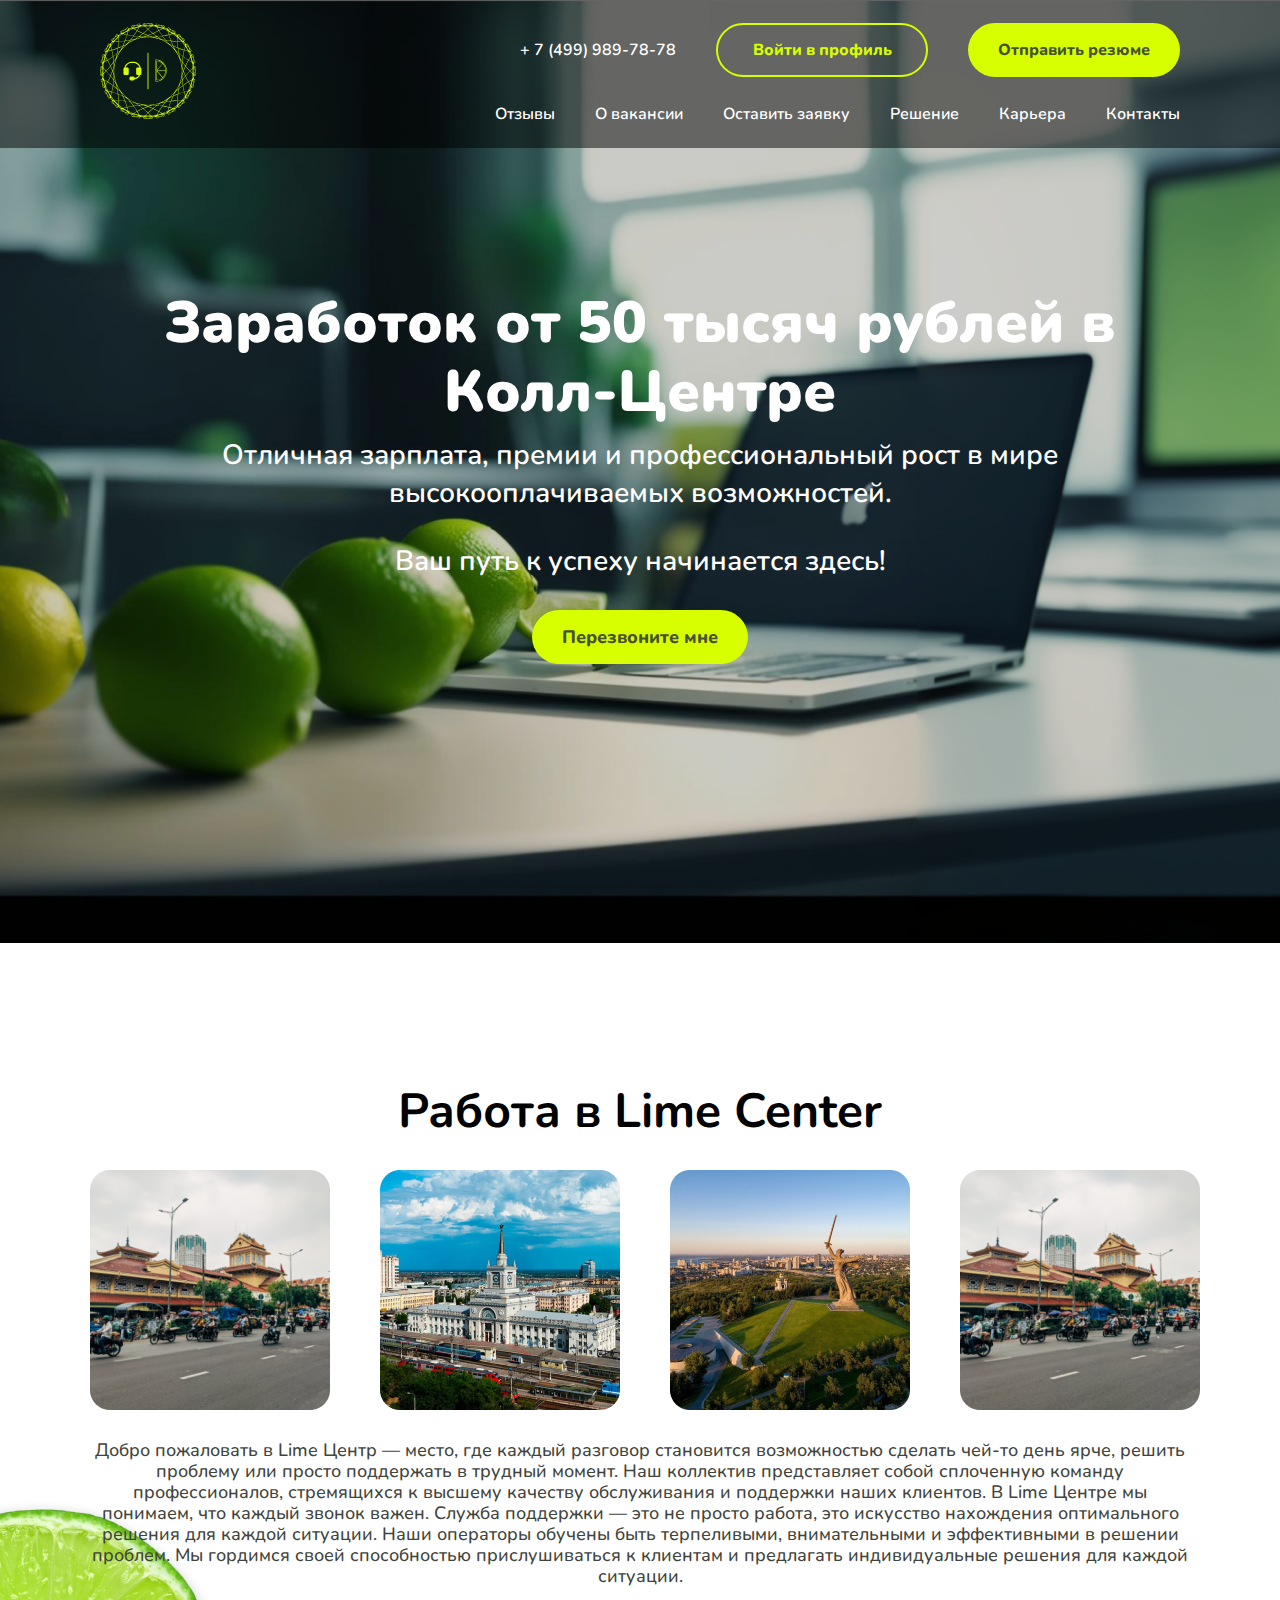
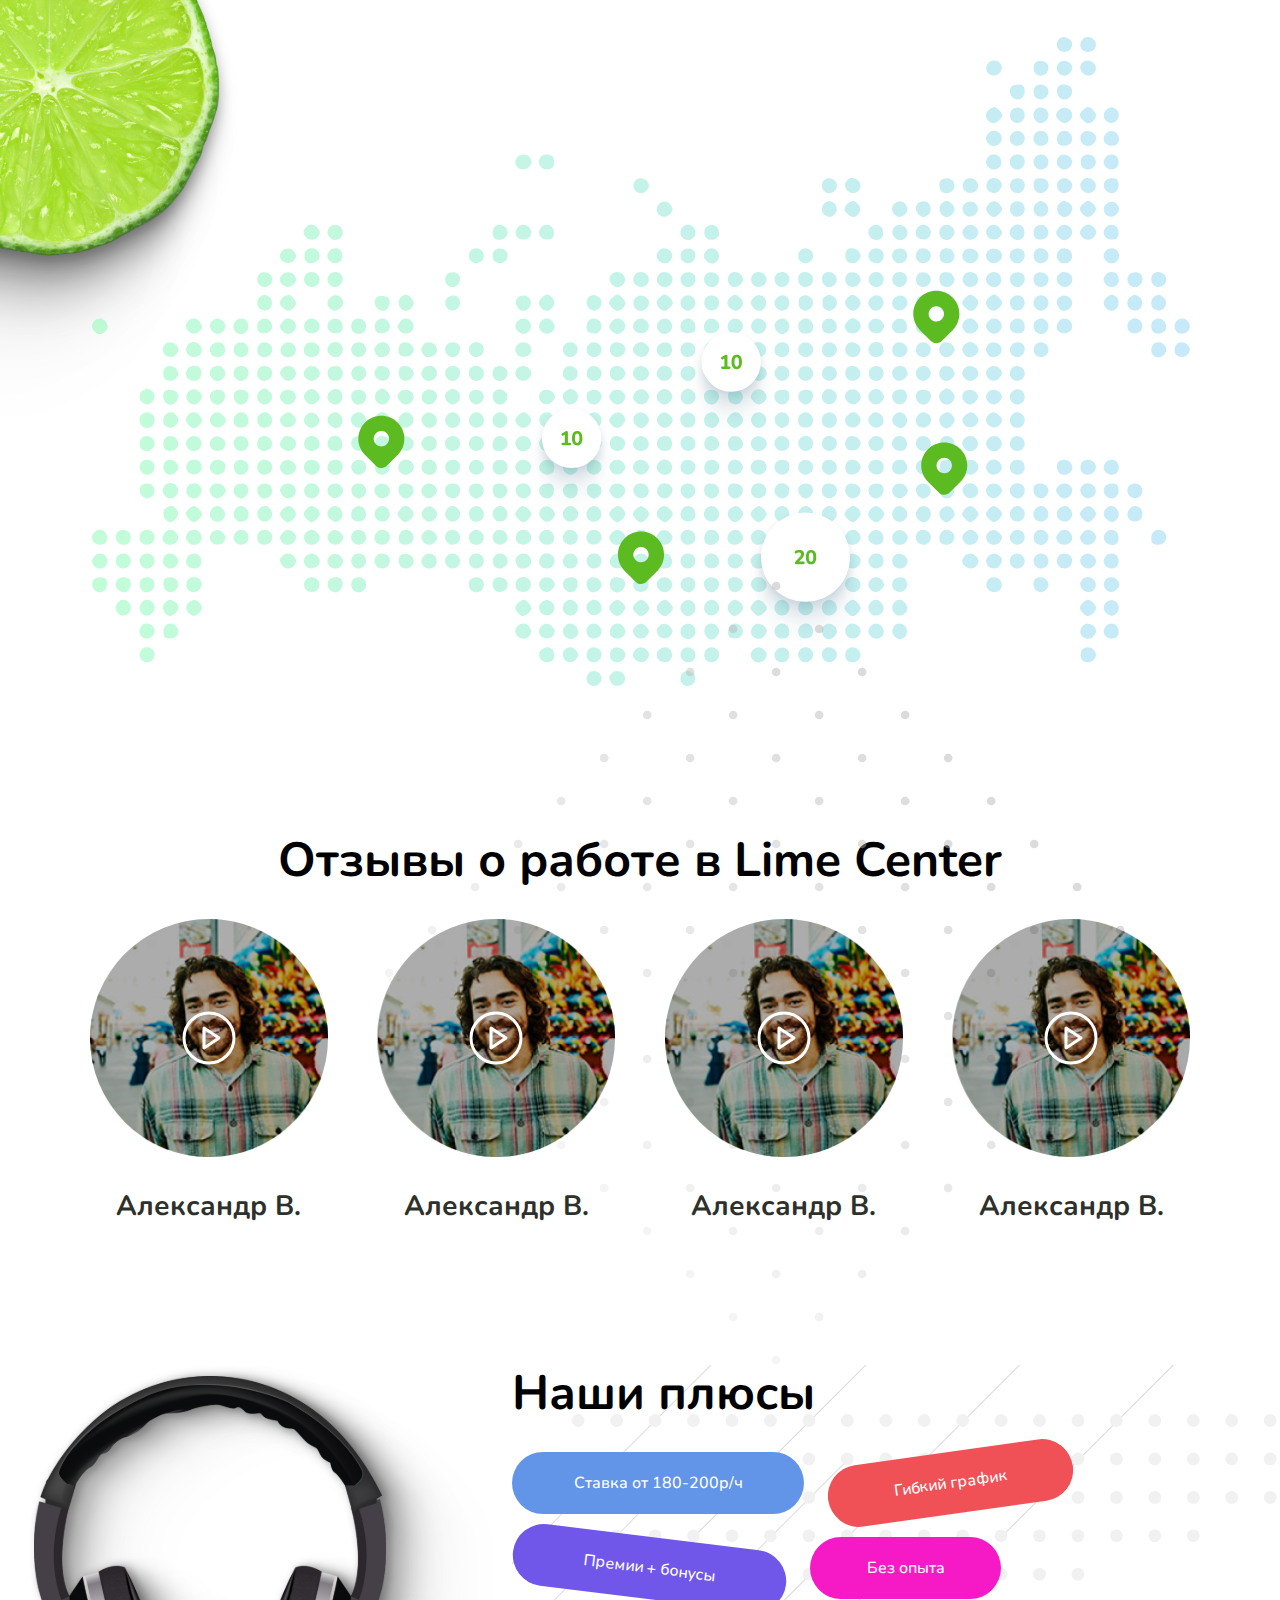
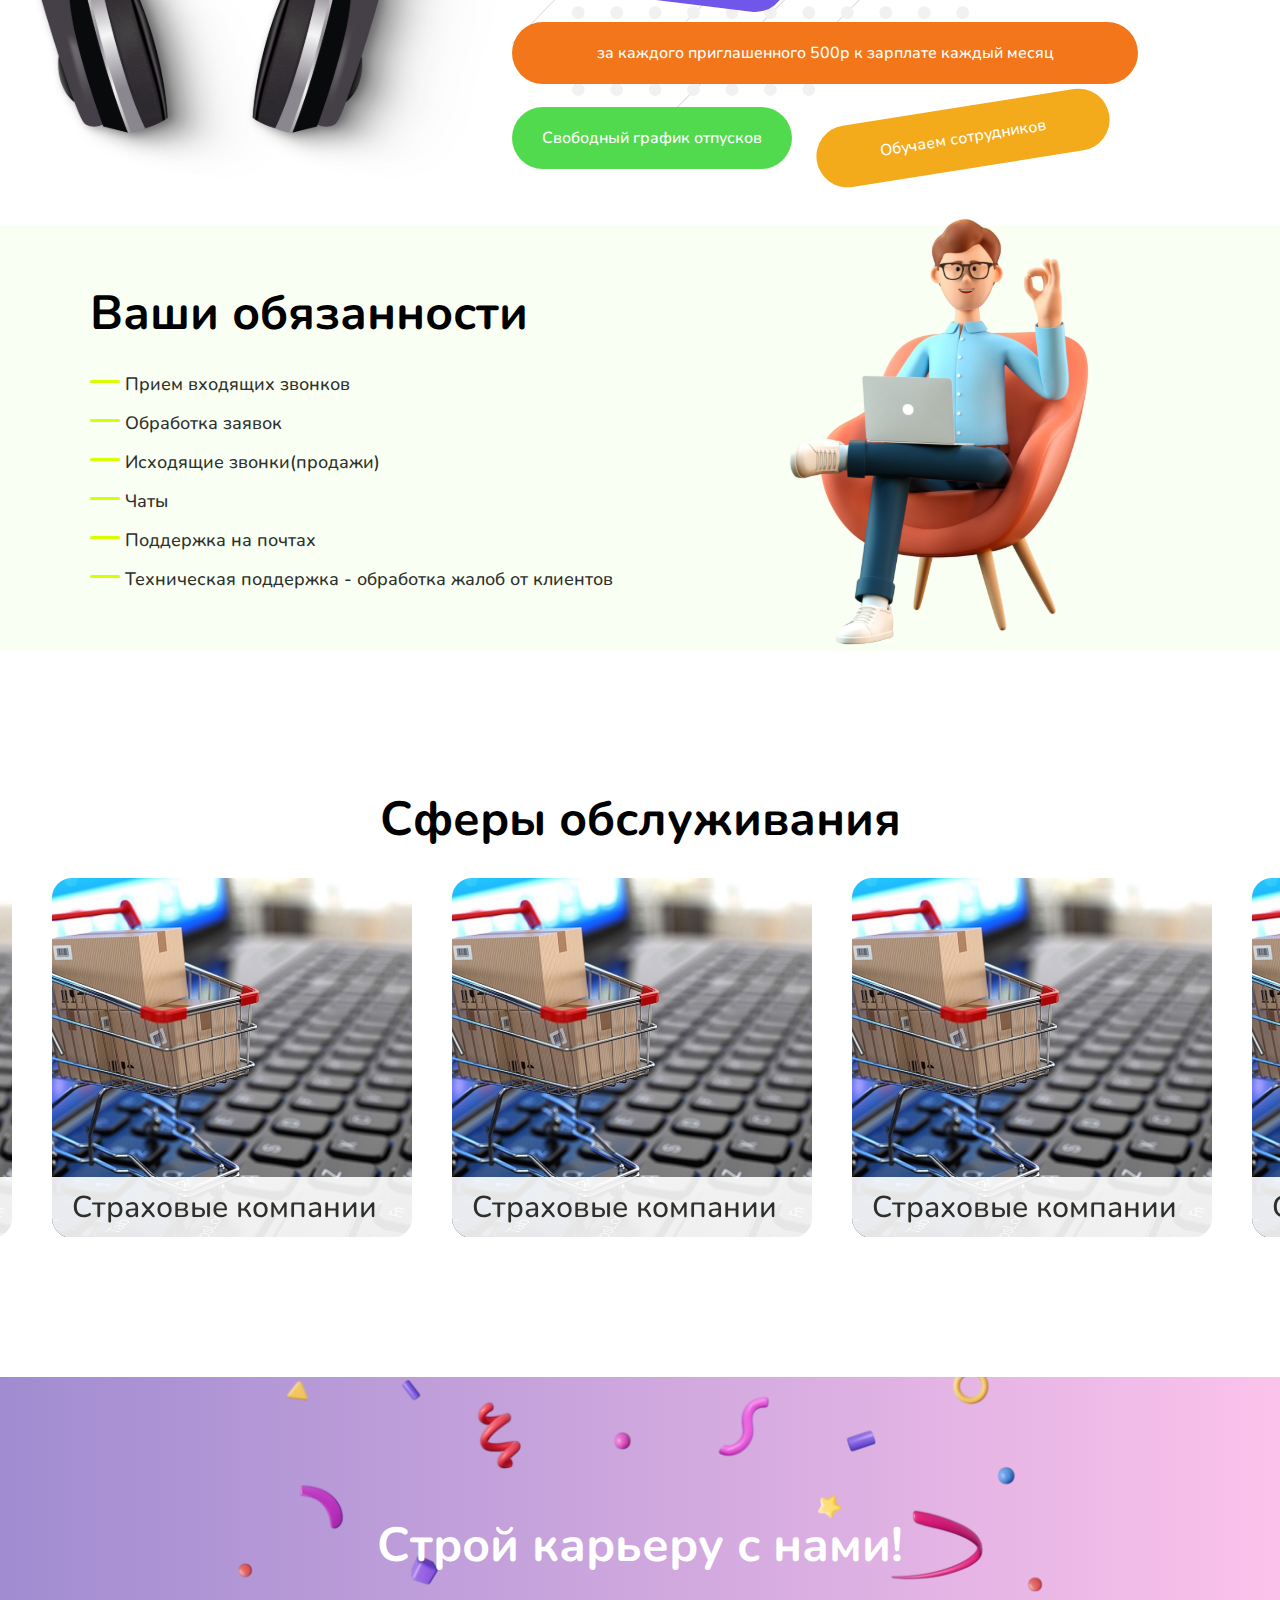
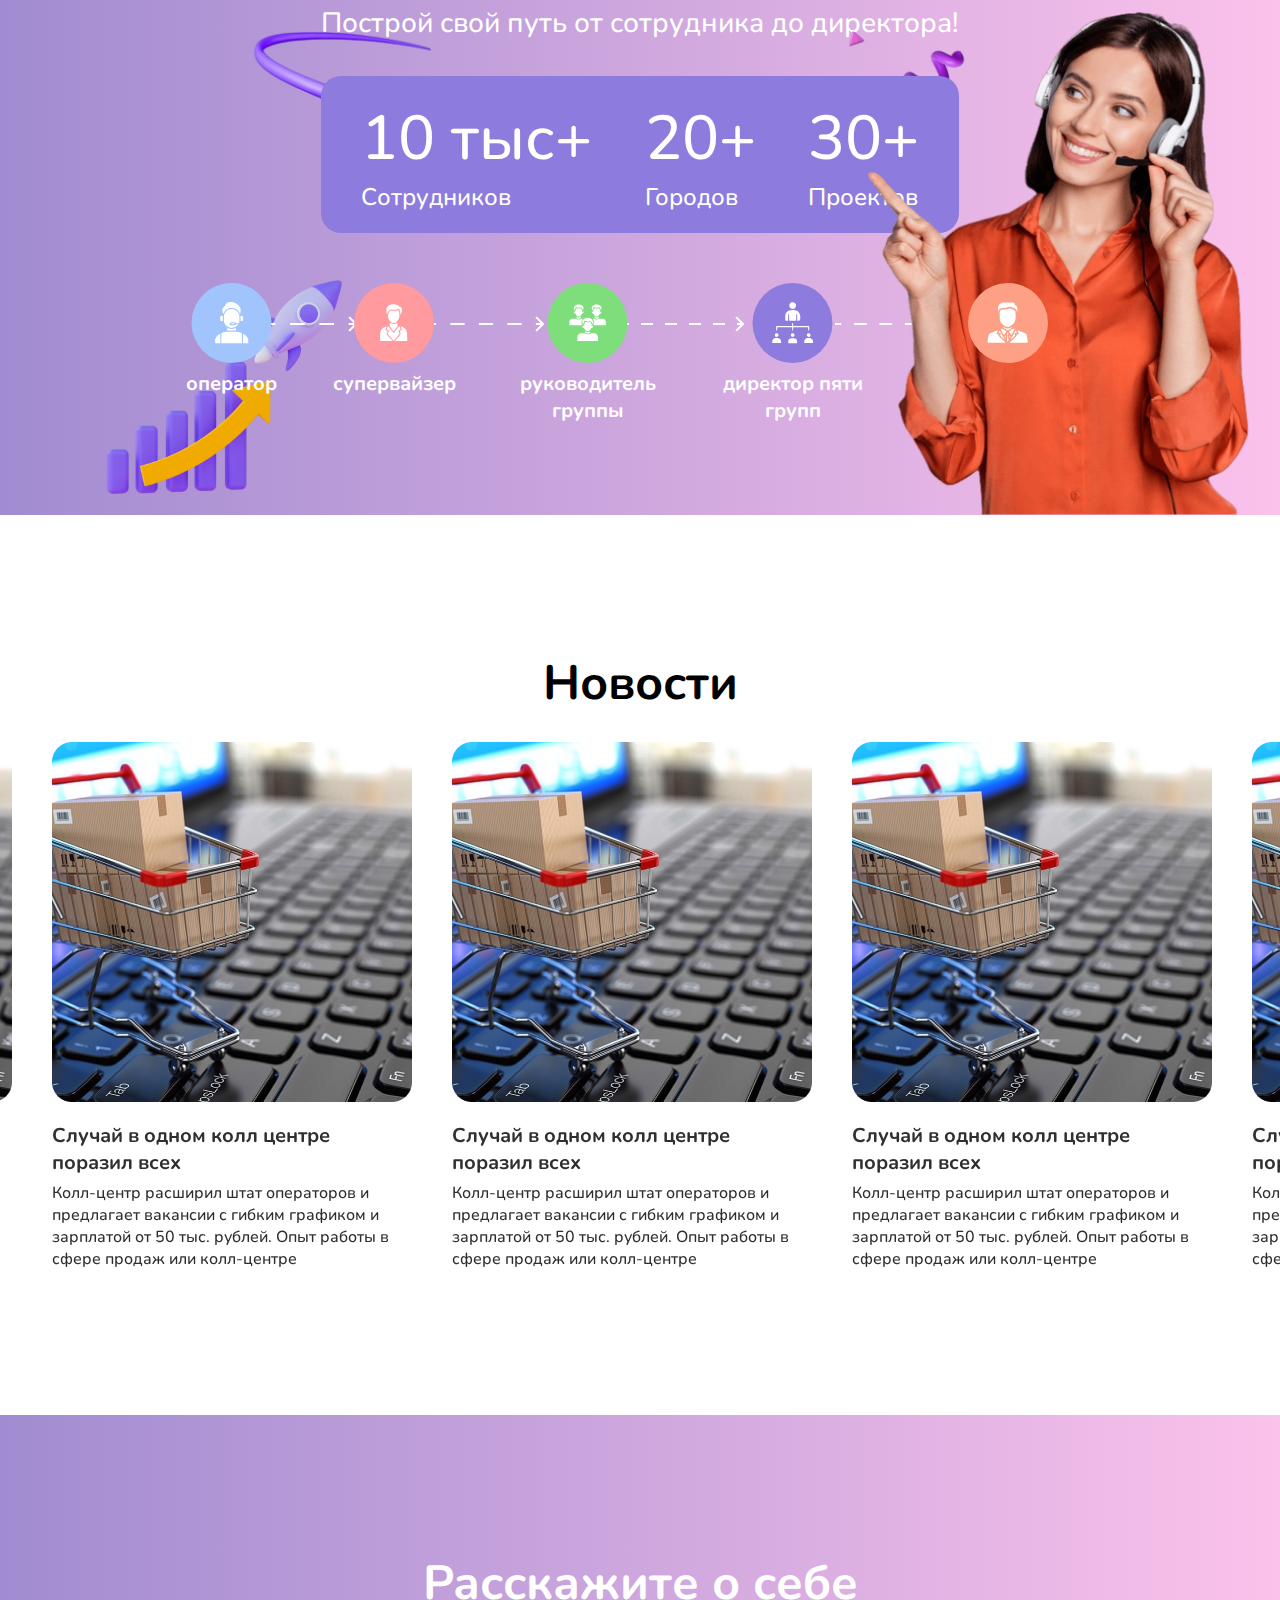
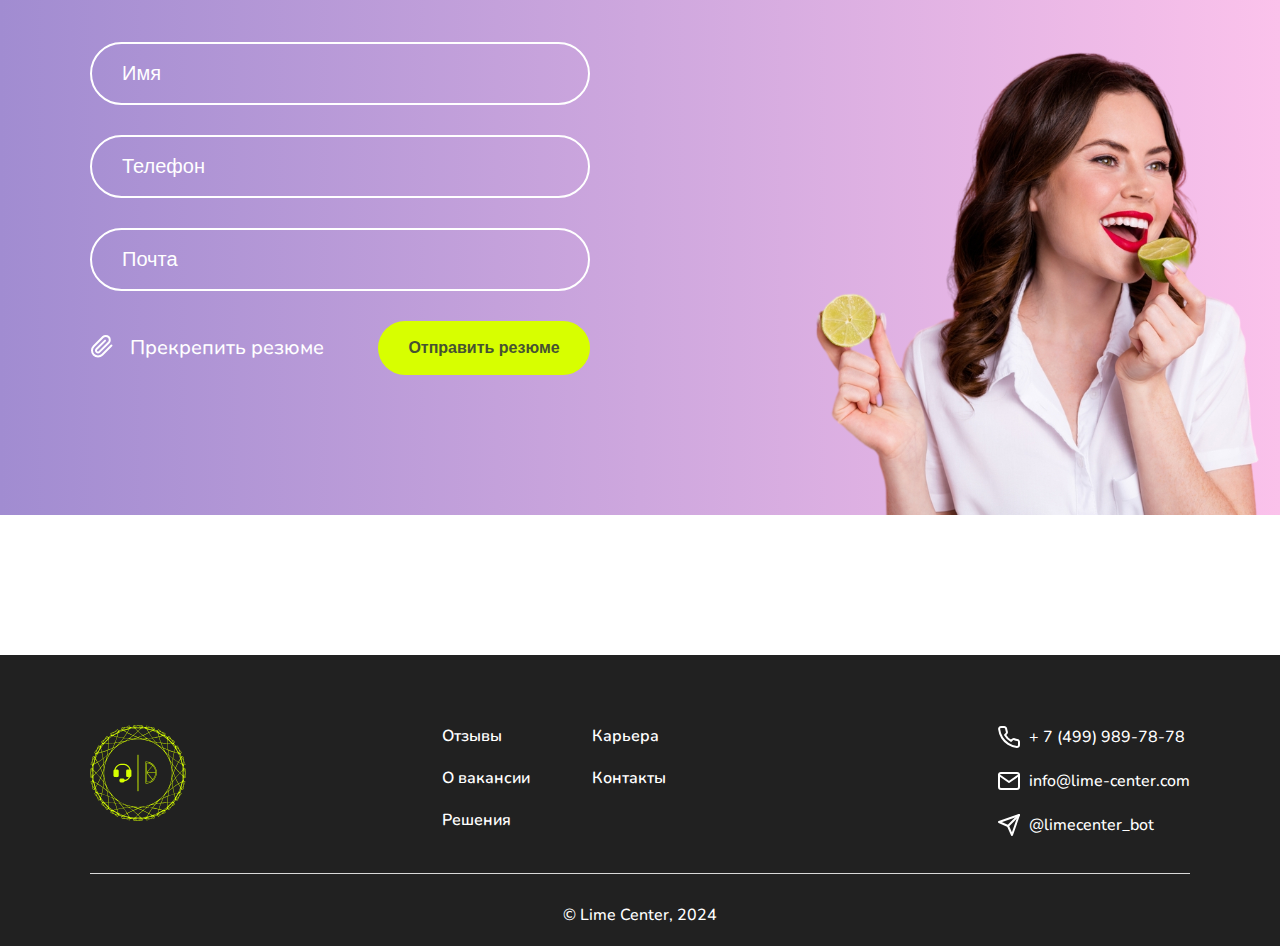
==== commit 955307cc: "add responsive style" ====
--- a/index.html
+++ b/index.html
@@ -5,6 +5,9 @@
     <meta name="viewport" content="width=device-width, initial-scale=1" />
 
     <title>Title</title>
+    <link rel="preconnect" href="https://fonts.googleapis.com">
+    <link rel="preconnect" href="https://fonts.gstatic.com" crossorigin>
+    <link href="https://fonts.googleapis.com/css2?family=Nunito:ital,wght@0,200..1000;1,200..1000&display=swap" rel="stylesheet">
     <link rel="stylesheet" href="css/slick.css">
     <link rel="stylesheet" href="css/slick-theme.css">
     <link rel="stylesheet" href="css/main.css">
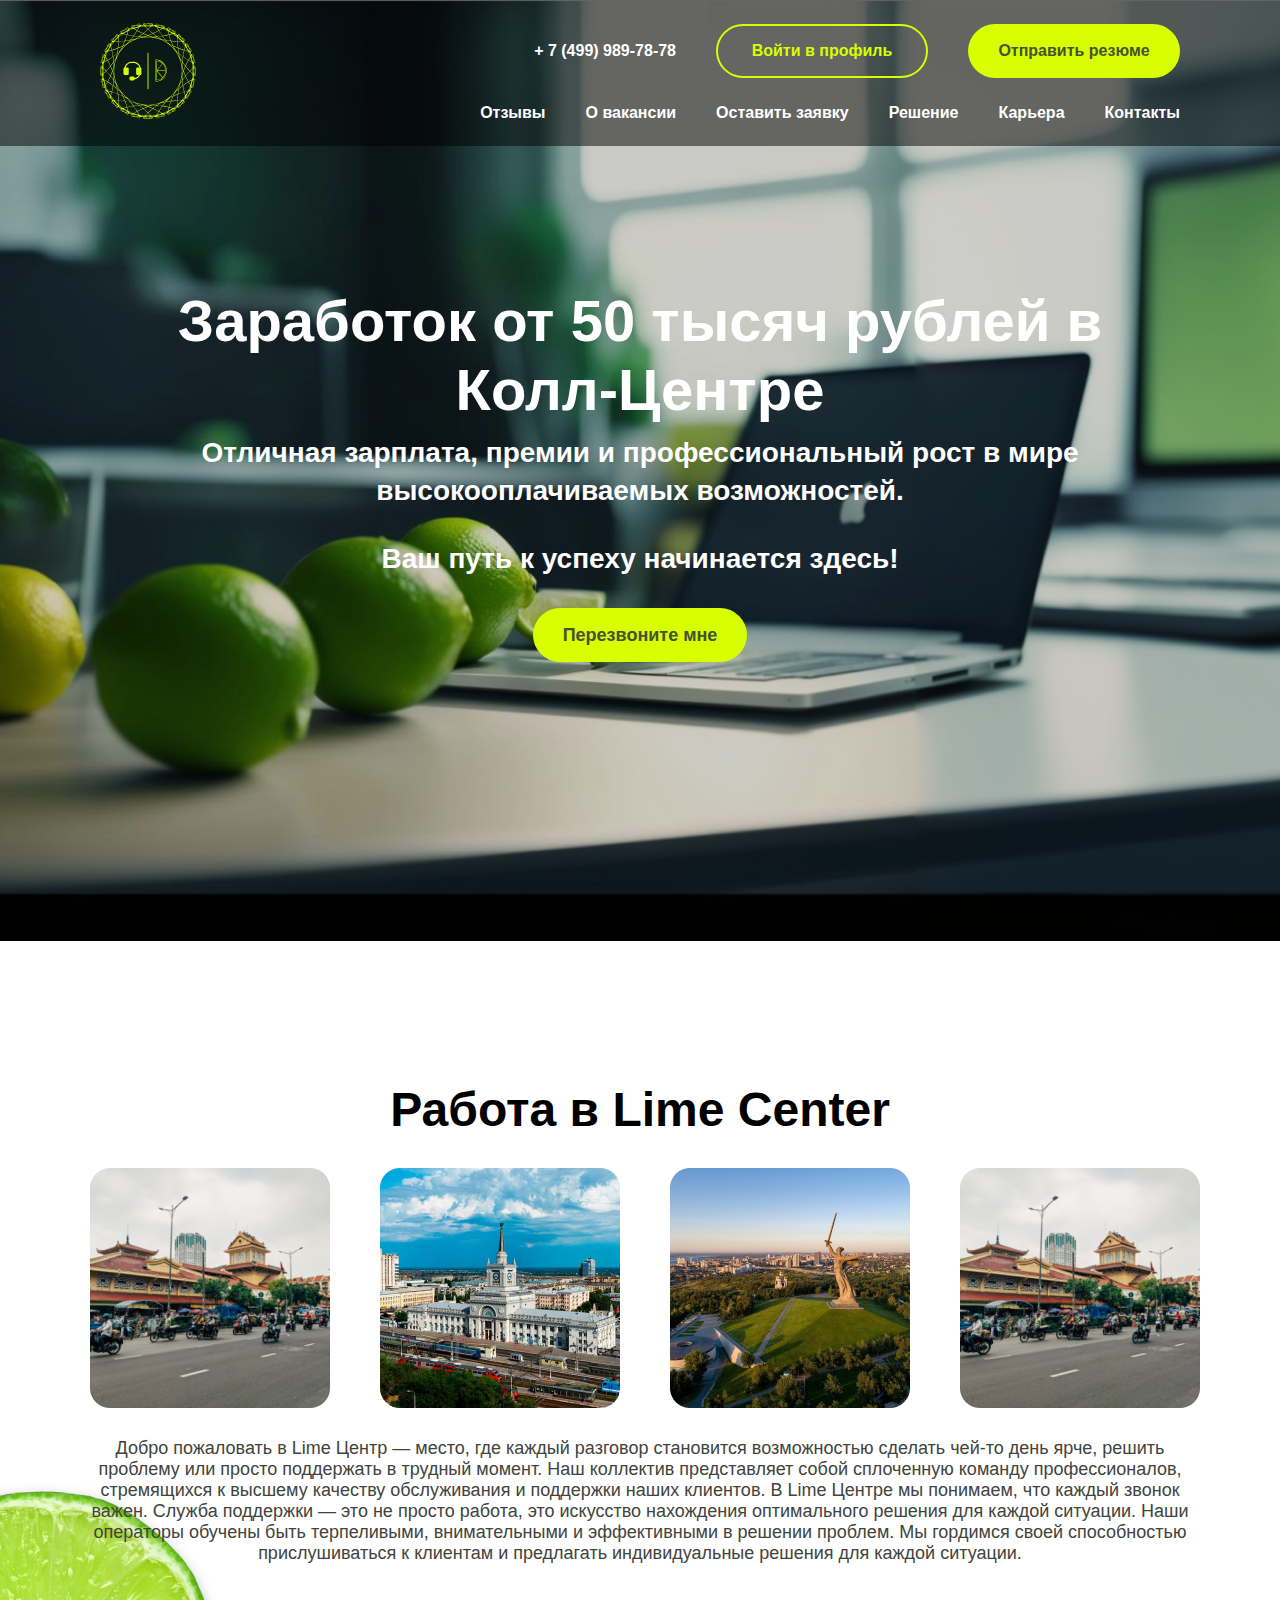
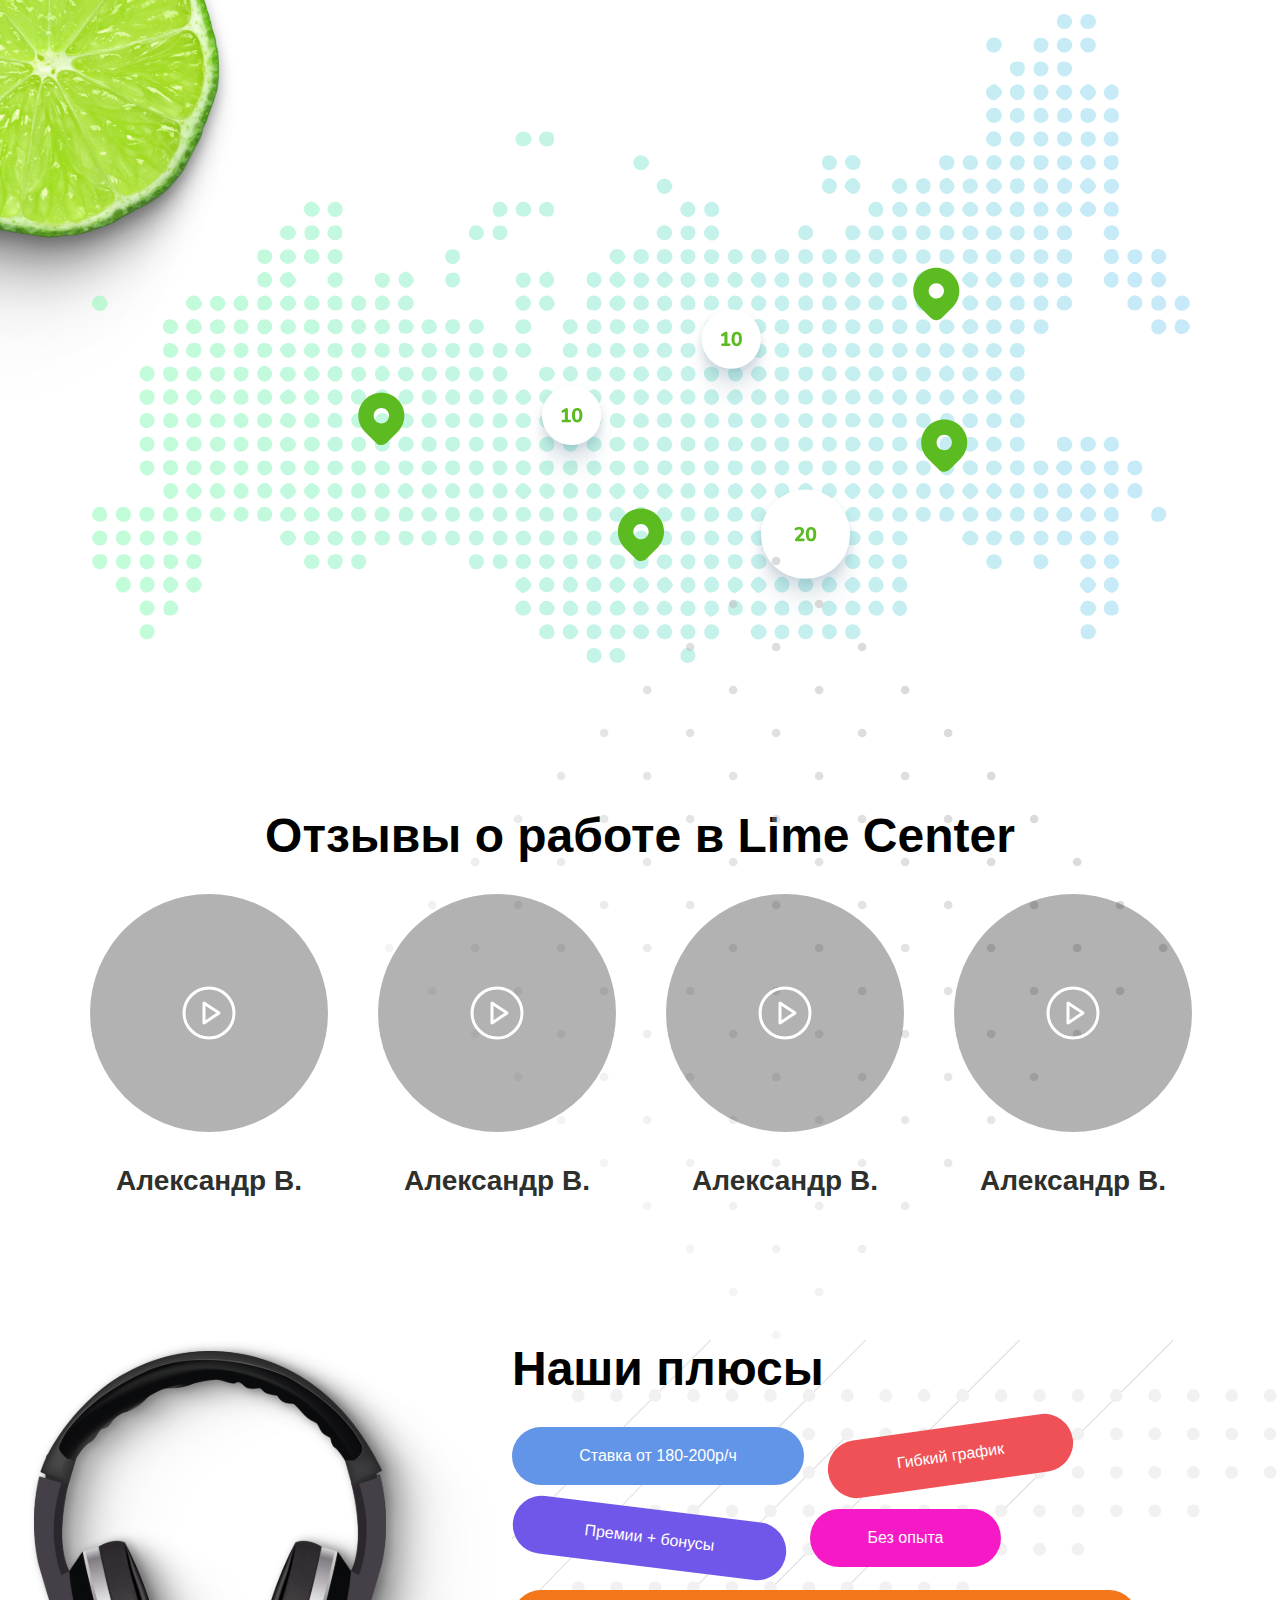
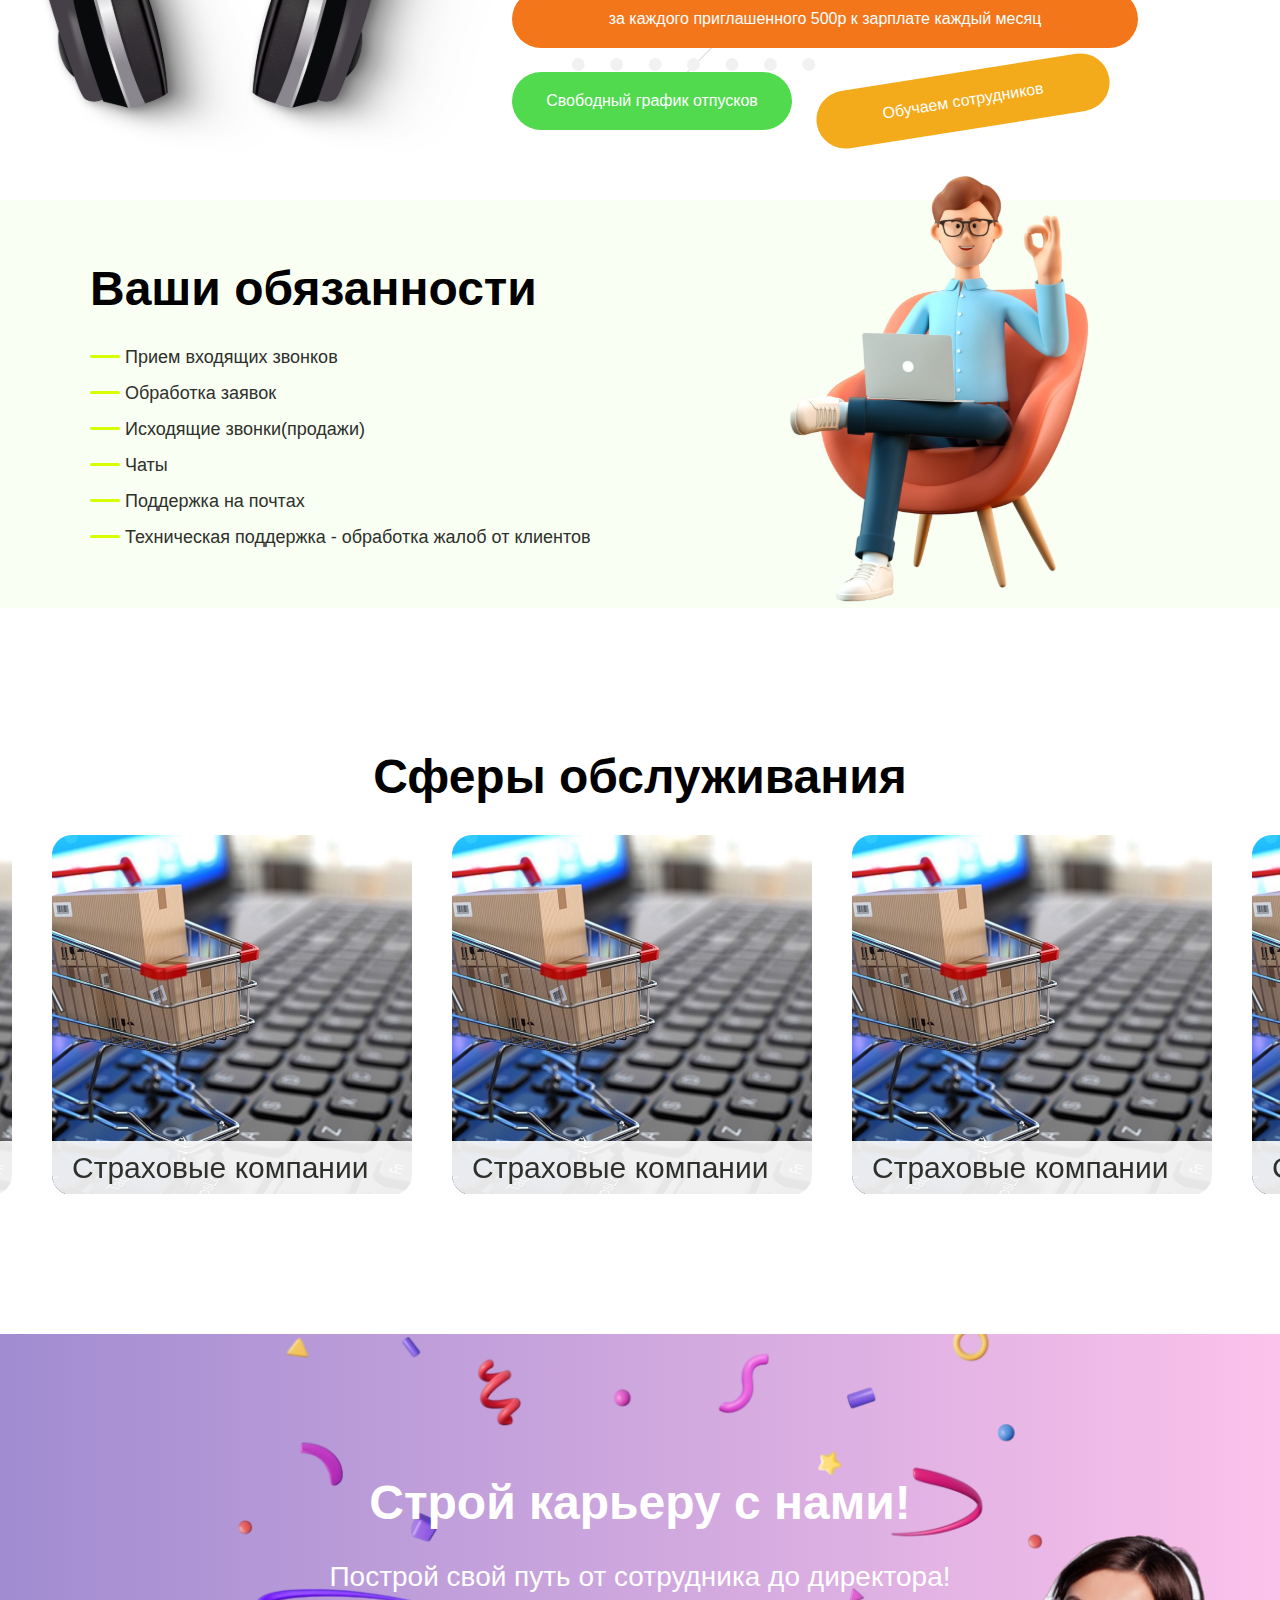
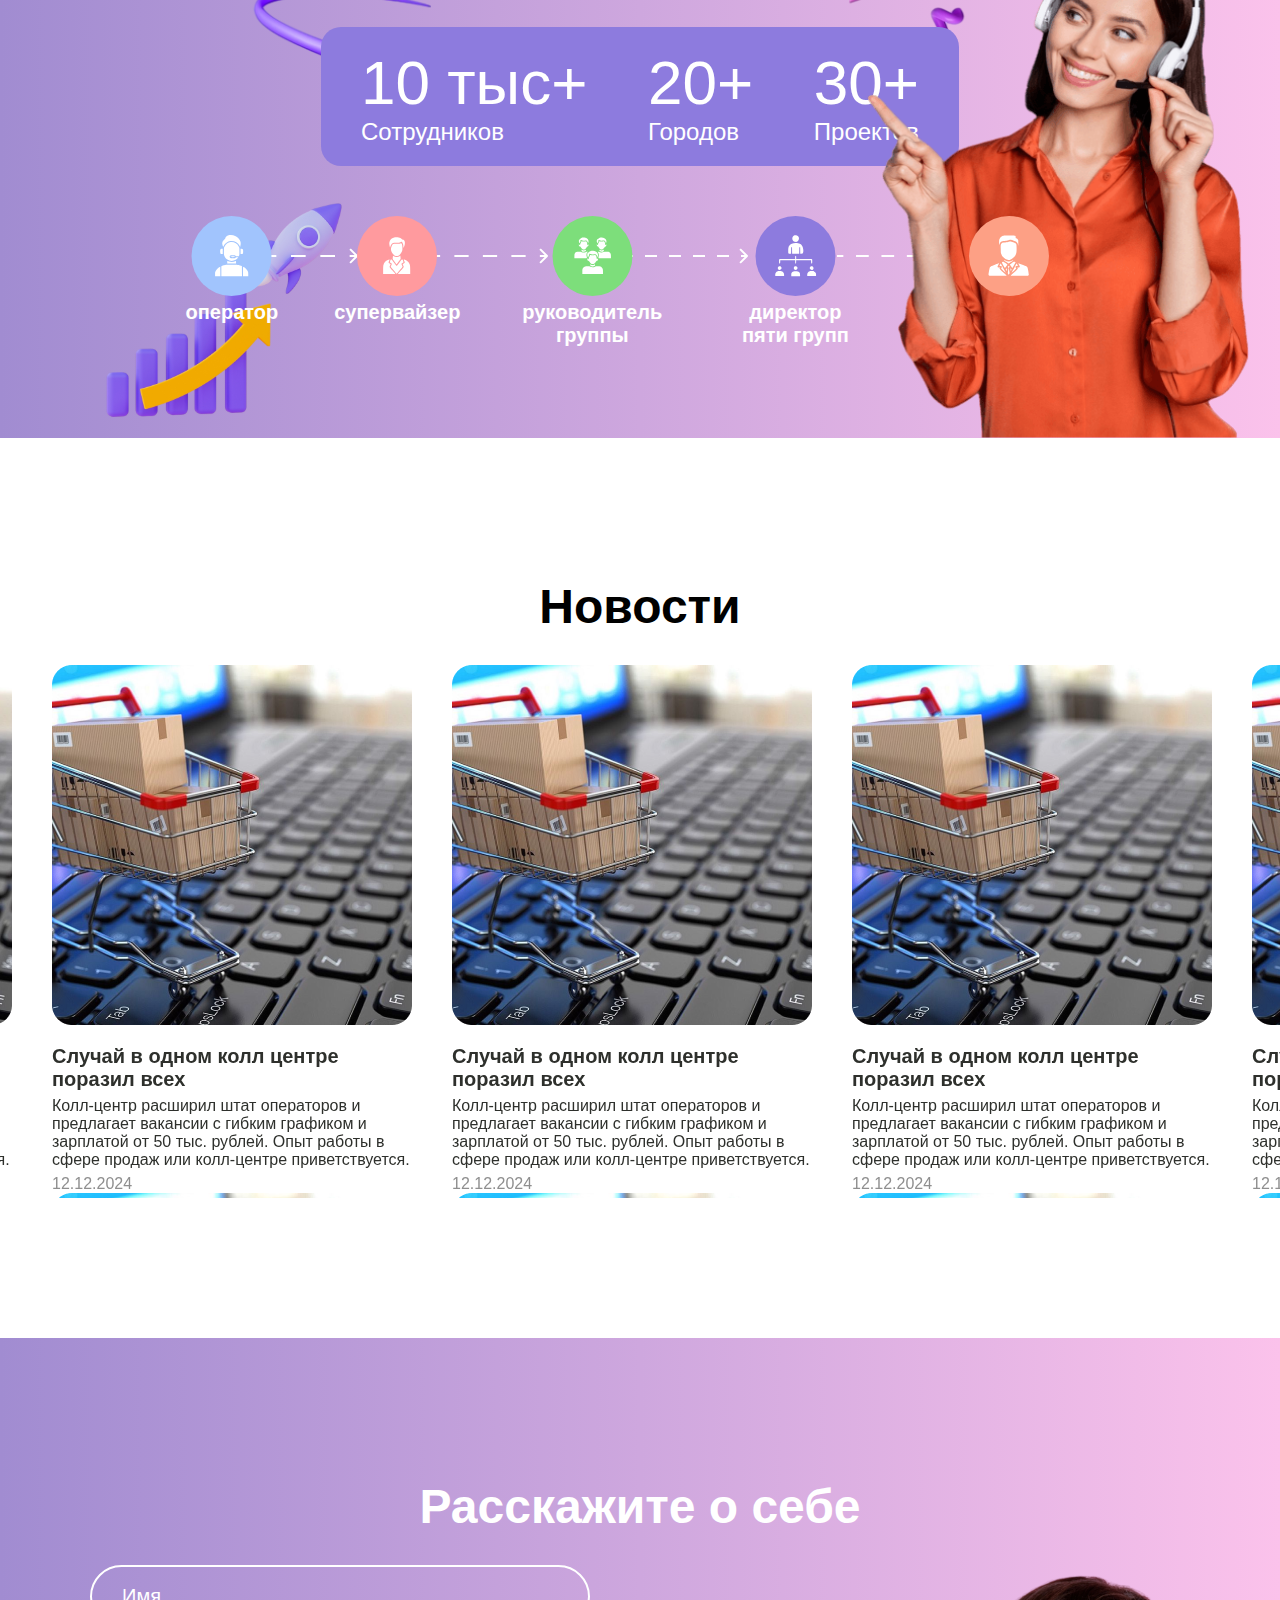
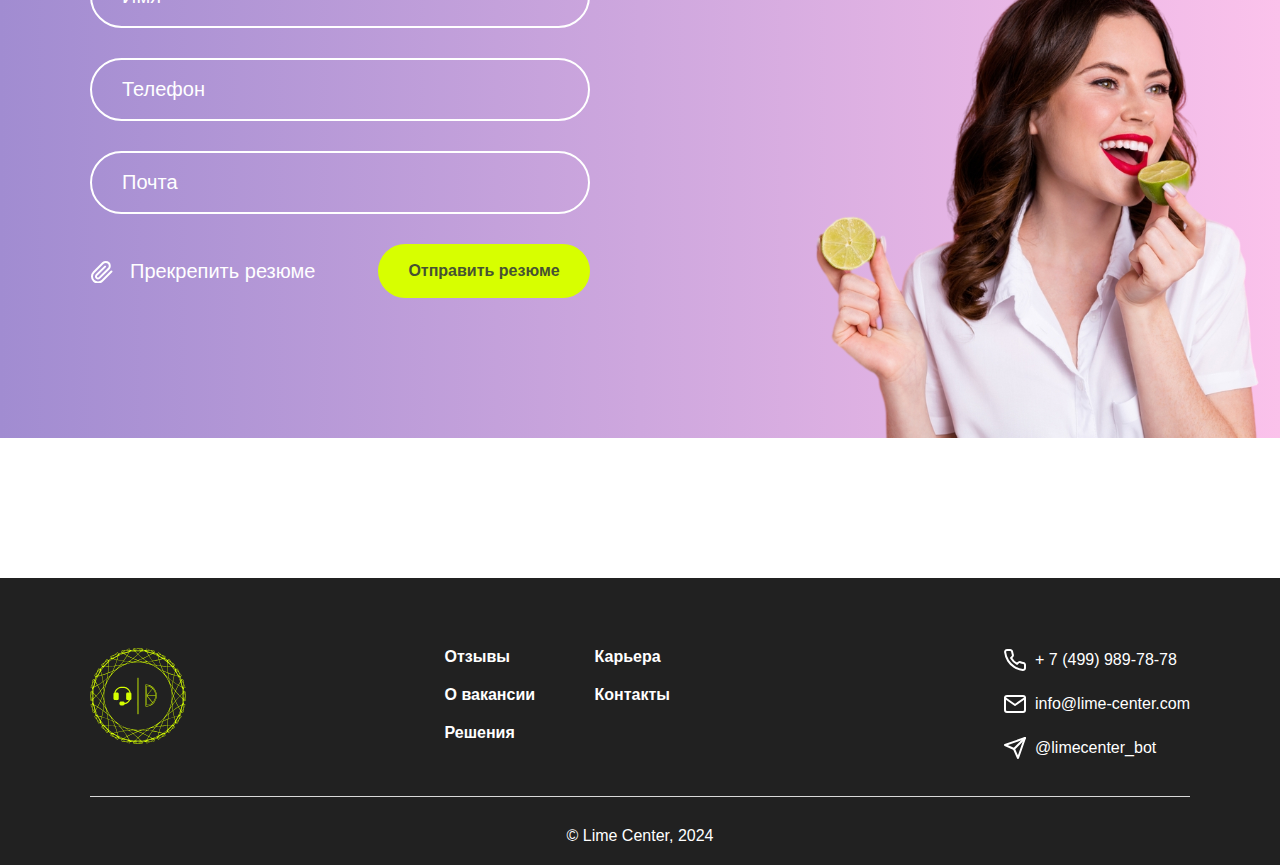
==== commit a6ff585a: "add video popup" ====
--- a/index.html
+++ b/index.html
@@ -7,7 +7,6 @@
     <title>Title</title>
     <link rel="preconnect" href="https://fonts.googleapis.com">
     <link rel="preconnect" href="https://fonts.gstatic.com" crossorigin>
-    <link href="https://fonts.googleapis.com/css2?family=Nunito:ital,wght@0,200..1000;1,200..1000&display=swap" rel="stylesheet">
     <link rel="stylesheet" href="css/slick.css">
     <link rel="stylesheet" href="css/slick-theme.css">
     <link rel="stylesheet" href="css/main.css">
@@ -71,27 +70,26 @@
         <h1 class="section-title">Отзывы о работе в Lime Center</h1>
         <div class="review__list df">
             <div class="review__item df j-sp-btw f-column a-center">
-
-                    <img src="images/user.png" alt="">
+                <video width="320" height="240" src="video/IMG_0083.MOV"></video>
+
                 <a href=""></a>
 
                 <h4>Александр В.</h4>
             </div>
             <div class="review__item df j-sp-btw f-column a-center">
-
-                    <img src="images/user.png" alt="">
+                <video width="320" height="240" src="video/IMG_0416.MOV"></video>
                 <a href="">  </a>
                 <h4>Александр В.</h4>
             </div>
             <div class="review__item df j-sp-btw f-column a-center">
 
-                    <img src="images/user.png" alt="">
+                <video width="320" height="240" src="video/IMG_4047.MOV"></video>
                 <a href="">  </a>
                 <h4>Александр В.</h4>
             </div>
             <div class="review__item df j-sp-btw f-column a-center">
 
-                    <img src="images/user.png" alt="">
+                <video width="320" height="240" src="video/video_2024-03-25_16-15-24.mp4"></video>
                 <a href=""> </a>
                 <h4>Александр В.</h4>
             </div>
@@ -377,6 +375,15 @@
         </div>
     </div>
 
+    <div class="video__popup dn" >
+        <div class="popup__content">
+            <div class="close__popup"></div>
+            <video width="320" height="240" >
+            </video>
+        </div>
+
+    </div>
+
 <script src="js/jquery-3.7.1.min.js"></script>
 <script src="js/slick.min.js"></script>
     <script src="js/main.js"></script>
--- a/css/main.css
+++ b/css/main.css
@@ -210,6 +210,12 @@
     color: #2E302C;
     margin-top: 30px;
 }
+.review__item video{
+    width: 238px;
+    height: 238px;
+    border-radius: 100%;
+    overflow: hidden;
+}
 .review__item a{
     background: rgba(0, 0, 0, 0.3);
     position: absolute;
@@ -645,7 +651,7 @@
     display: flex;
 }
 
-.login__popup, .cv__popup{
+.login__popup, .cv__popup, .video__popup{
     position: fixed;
     top: 0;
     left: 0;
@@ -666,6 +672,25 @@
     border-radius: 40px;
     position: relative;
 
+}
+.video__popup .popup__content{
+    width: 100%;
+    height: 100%;
+    padding: 40px;
+    background: rgba(0, 0,0, 0.3);
+    border-radius: 0;
+}
+.video__popup .popup__content video{
+    width: 100%;
+    height: 100%;
+}
+
+.video__popup .popup__content .close__popup{
+    z-index: 999;
+    cursor: pointer;
+}
+.video__popup .popup__content .close__popup{
+    filter: brightness(0) invert(1);;
 }
 
 .popup__content .form__row{
@@ -784,6 +809,10 @@
         width: 167px;
         height: 167px;
     }
+    .review__item video{
+        width: 167px;
+        height: 167px;
+    }
     .review__item h4{
         font-size: 20px;
     }
@@ -829,6 +858,10 @@
     }
     .review__item img{
         width: 168px;
+    }
+    .review__item video{
+        width: 167px;
+        height: 167px;
     }
     .counter:before{
         width: 100%;
@@ -1054,4 +1087,8 @@
     .review__item img{
         width: 100px;
     }
+    .review__item video{
+        width: 100px;
+        height: 100px;
+    }
 }